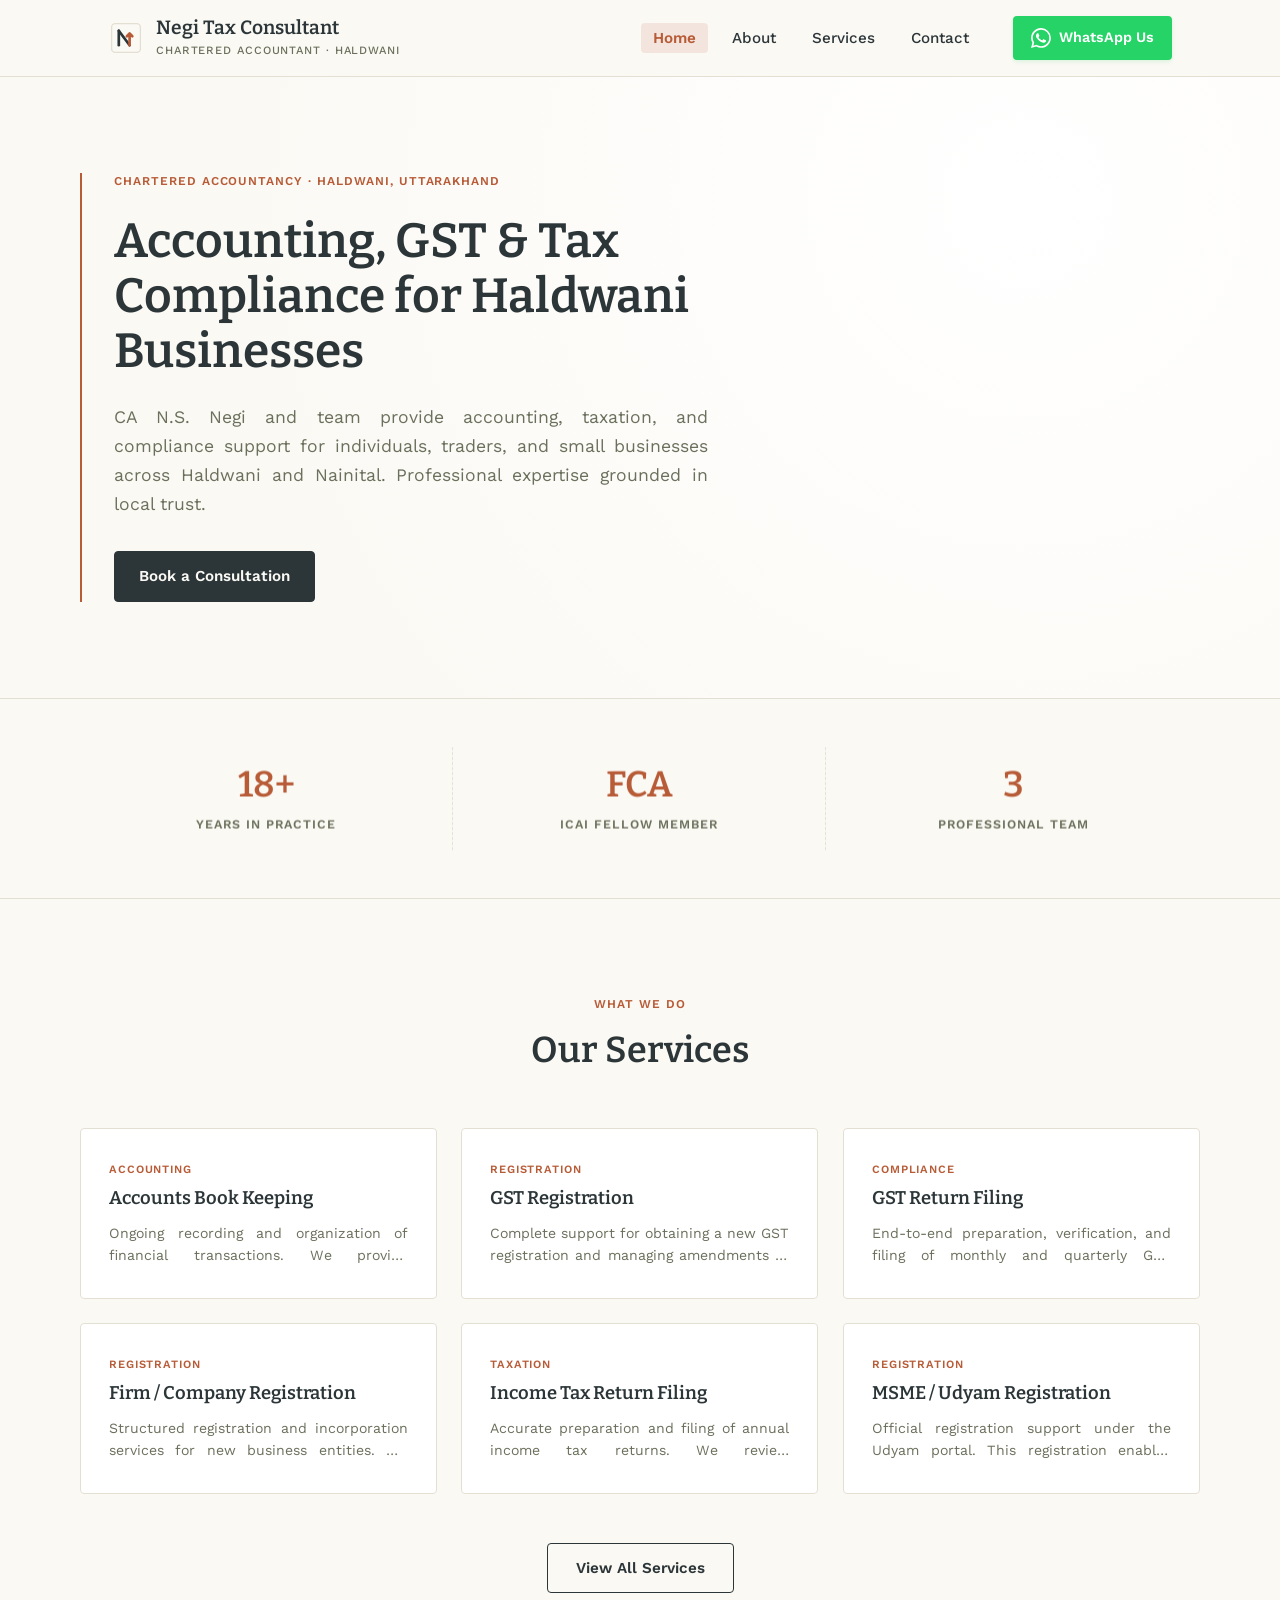
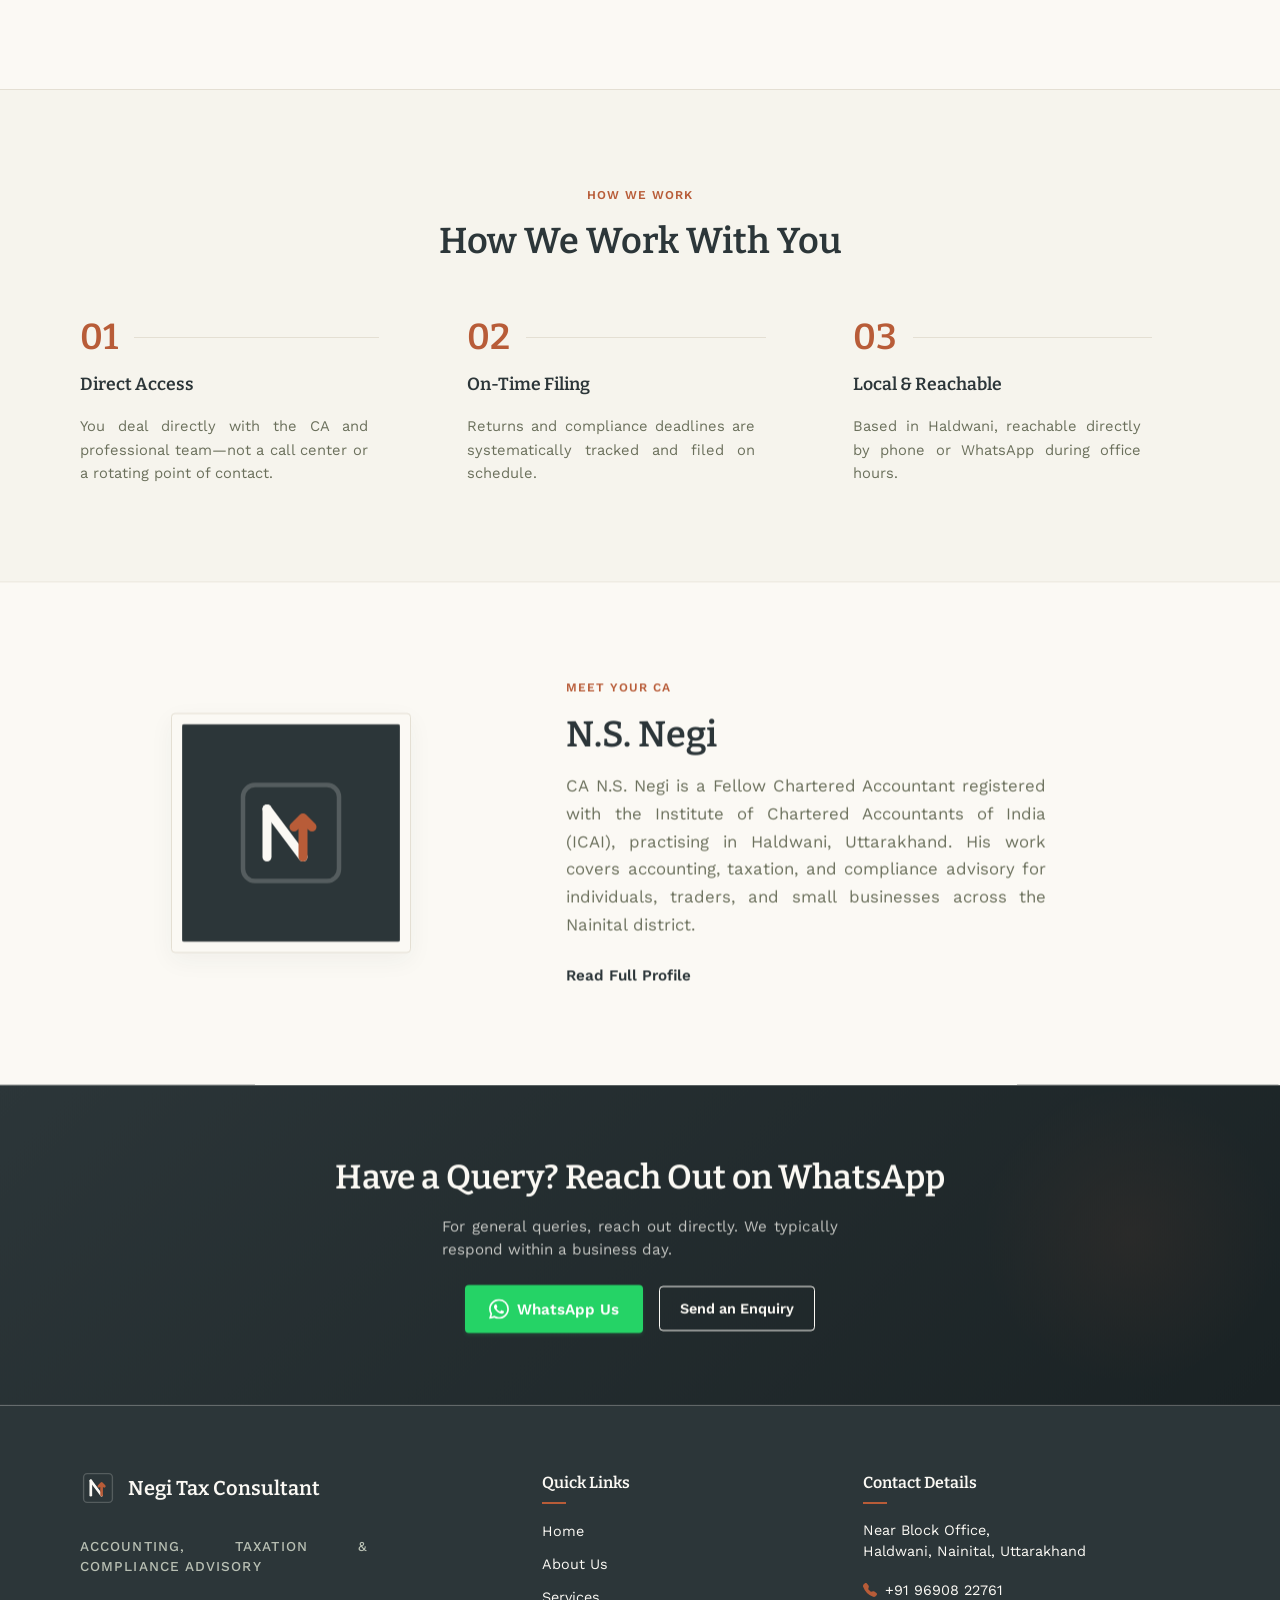
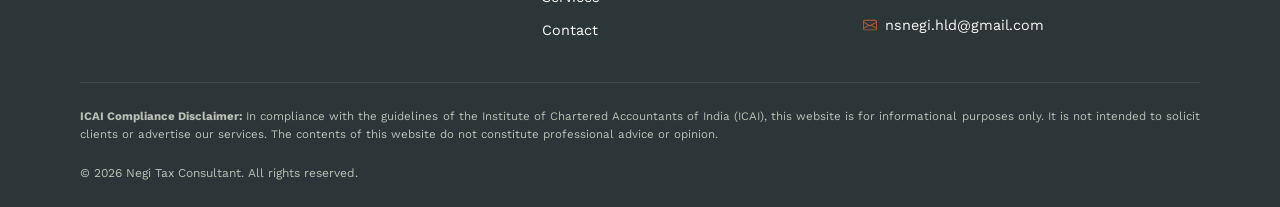
==== index.html @ 6f7b7d50 "updated code-2" ====
<!DOCTYPE html>
<html lang="en">
<head>
  <meta charset="UTF-8">
  <meta name="viewport" content="width=device-width, initial-scale=1.0">
  <title>Negi Tax Consultant | Chartered Accountant Haldwani</title>
  <meta name="description" content="Professional Chartered Accountancy services in Haldwani. Specializing in GST registration, ITR filing, audit, and tax consultation.">
  <link rel="icon" type="image/png" href="assets/logo/logo.png">
  <link rel="stylesheet" href="css/style.css">
  <link rel="stylesheet" href="css/home.css">
  <link rel="stylesheet" href="css/preloader.css?v=1.1">
</head>
<body class="preloader-active">
  <!-- Page Preloader -->
  <div id="preloader" aria-hidden="true">
    <div class="preloader-images">
      <img src="assets/Images/image1.jpg" alt="Loading">
      <img src="assets/Images/image2.jpg" alt="Loading">
      <img src="assets/Images/image3.jpg" alt="Loading">
      <img src="assets/Images/image4.jpg" alt="Loading">
      <img src="assets/Images/image5.jpg" alt="Loading">
      <img src="assets/Images/image6.jpg" alt="Loading">
      <img src="assets/Images/image7.jpg" alt="Loading">
    </div>
    <div id="rest-of-name">egi</div>
    <div id="brand-media">TAX CONSULTANT</div>
  </div>

  <div id="page-wrapper">
    <!-- Header Placeholder with no-JS fallback -->
    <div id="header-placeholder">
    <header class="fallback-header">
      <div class="nav-inner">
        <a href="index.html" class="brand">
          <svg class="brand-logo" xmlns="http://www.w3.org/2000/svg" viewBox="0 0 40 40" aria-hidden="true">
            <rect x="4" y="4" width="32" height="32" rx="4" fill="none" stroke="var(--color-border)" stroke-width="1.5"/>
            <path d="M12 28V12" stroke="var(--color-ink)" stroke-width="3" stroke-linecap="round"/>
            <path d="M12 12L24 28" stroke="var(--color-ink)" stroke-width="3" stroke-linecap="round"/>
            <path d="M24 28V15M24 15L21 18M24 15L27 18" stroke="var(--color-accent)" stroke-width="3" stroke-linecap="round" stroke-linejoin="round"/>
          </svg>
          <div class="brand-text">
            <span class="brand-name">Negi Tax Consultant</span>
            <span class="brand-tagline">Chartered Accountant &middot; Haldwani</span>
          </div>
        </a>
        <nav>
          <a href="contact.html">Contact Us</a>
        </nav>
      </div>
    </header>
  </div>

  <main>
    <!-- Hero Section -->
    <section class="hero">
      <div class="hero-inner">
        <div class="hero-content">
          <span class="hero-eyebrow">Chartered Accountancy &middot; Haldwani, Uttarakhand</span>
          <h1 class="hero-title">Accounting, GST &amp; Tax Compliance for Haldwani Businesses</h1>
          <p class="hero-lead">CA N.S. Negi and team provide accounting, taxation, and compliance support for individuals, traders, and small businesses across Haldwani and Nainital. Professional expertise grounded in local trust.</p>
          <div class="hero-ctas">
            <a href="contact.html" class="btn-primary hero-cta">
              Book a Consultation
            </a>
          </div>
        </div>
      </div>
    </section>

    <!-- Trust Strip Section -->
    <section class="trust-strip reveal-group">
      <h2 class="sr-only">Our Credentials and Stats</h2>
      <div class="trust-strip-inner">
        <div class="trust-grid">
          <div class="trust-item reveal-item">
            <!-- PLACEHOLDER: Confirm exact years in practice before production launch -->
            <span class="trust-value" id="trust-years-val">18+</span>
            <span class="trust-caption">Years in Practice</span>
          </div>
          <div class="trust-item reveal-item">
            <!-- PLACEHOLDER: Confirm FCA (Fellow) vs ACA (Associate) status before launch -->
            <span class="trust-value" id="trust-member-val">FCA</span>
            <span class="trust-caption">ICAI Fellow Member</span>
          </div>
          <div class="trust-item reveal-item">
            <span class="trust-value" id="trust-team-val">3</span>
            <span class="trust-caption">Professional Team</span>
          </div>
        </div>
      </div>
    </section>

    <!-- Services Preview Section -->
    <section class="services-preview reveal">
      <div class="services-preview-inner">
        <div class="section-head">
          <span class="section-eyebrow">What We Do</span>
          <h2 class="section-title">Our Services</h2>
        </div>
        
        <div class="services-grid reveal-group" id="services-preview-grid">
          <div class="service-card reveal-item">
            <span class="service-tag">Taxation</span>
            <h3 class="service-name">Income Tax Return Filing</h3>
            <p class="service-desc">Professional ITR filing for individuals, salaried employees, and traders.</p>
          </div>
          <div class="service-card reveal-item">
            <span class="service-tag">Registration</span>
            <h3 class="service-name">GST Registration</h3>
            <p class="service-desc">Complete support for obtaining new GSTIN registrations for businesses.</p>
          </div>
          <div class="service-card reveal-item">
            <span class="service-tag">Compliance</span>
            <h3 class="service-name">GST Return Filing</h3>
            <p class="service-desc">Regular monthly and quarterly compliance filings to prevent penalties.</p>
          </div>
          <div class="service-card reveal-item">
            <span class="service-tag">Accounting</span>
            <h3 class="service-name">Accounts Book Keeping</h3>
            <p class="service-desc">Systematic recording of financial transactions and ledger upkeep.</p>
          </div>
          <div class="service-card reveal-item">
            <span class="service-tag">Registration</span>
            <h3 class="service-name">Firm / Company Registration</h3>
            <p class="service-desc">Legal incorporation services for partnerships, OPCs, and private companies.</p>
          </div>
          <div class="service-card reveal-item">
            <span class="service-tag">Compliance</span>
            <h3 class="service-name">E-TDS Filing &amp; Loan Assistance</h3>
            <p class="service-desc">Quarterly TDS returns and project report preparation for bank loans.</p>
          </div>
        </div>

        <div class="services-cta-wrapper">
          <a href="services.html" class="btn-secondary services-cta">View All Services</a>
        </div>
      </div>
    </section>

    <!-- Why Choose Us Section (How We Work With You) -->
    <section class="why-choose-us reveal">
      <div class="why-inner">
        <div class="section-head">
          <span class="section-eyebrow">How We Work</span>
          <h2 class="section-title">How We Work With You</h2>
        </div>

        <div class="why-grid reveal-group">
          <div class="why-item reveal-item">
            <span class="why-number">01</span>
            <h3 class="why-item-title">Direct Access</h3>
            <p class="why-item-desc">You deal directly with the CA and professional team—not a call center or a rotating point of contact.</p>
          </div>
          <div class="why-item reveal-item">
            <span class="why-number">02</span>
            <h3 class="why-item-title">On-Time Filing</h3>
            <p class="why-item-desc">Returns and compliance deadlines are systematically tracked and filed on schedule.</p>
          </div>
          <div class="why-item reveal-item">
            <span class="why-number">03</span>
            <h3 class="why-item-title">Local &amp; Reachable</h3>
            <p class="why-item-desc">Based in Haldwani, reachable directly by phone or WhatsApp during office hours.</p>
          </div>
        </div>
      </div>
    </section>

    <!-- About Preview Section -->
    <section class="about-preview reveal">
      <div class="about-preview-inner">
        <!-- Visual Column (Avatar Initials Placeholder) -->
        <div class="about-preview-visual">
          <div class="avatar-placeholder" aria-label="N.S. Negi Avatar">
            <div class="avatar-inner-frame">
              <svg class="avatar-logo" xmlns="http://www.w3.org/2000/svg" viewBox="0 0 40 40" aria-hidden="true">
                <rect x="4" y="4" width="32" height="32" rx="4" fill="none" stroke="rgba(251, 249, 244, 0.2)" stroke-width="1.5"/>
                <path d="M12 28V12" stroke="var(--color-bg)" stroke-width="3" stroke-linecap="round"/>
                <path d="M12 12L24 28" stroke="var(--color-bg)" stroke-width="3" stroke-linecap="round"/>
                <path d="M24 28V15M24 15L21 18M24 15L27 18" stroke="var(--color-accent)" stroke-width="3" stroke-linecap="round" stroke-linejoin="round"/>
              </svg>
            </div>
          </div>
        </div>
        <!-- Content Column -->
        <div class="about-preview-content">
          <span class="about-eyebrow">Meet Your CA</span>
          <h2 class="about-name" id="about-preview-name">N. S. Negi</h2>
          <p class="about-bio" id="about-preview-bio">N. S. Negi is a Fellow Chartered Accountant (FCA) based in Haldwani, with extensive experience in accounting, taxation, and compliance. He provides dedicated financial guidance and compliance support for individuals and small businesses across Uttarakhand.</p>
          <a href="about.html" class="about-cta-link">Read Full Profile</a>
        </div>
      </div>
    </section>

    <!-- CTA Banner Section -->
    <section class="cta-banner reveal">
      <div class="cta-banner-inner">
        <h2 class="cta-banner-title">Have a Query? Reach Out on WhatsApp</h2>
        <p class="cta-banner-support">For general queries, reach out directly. We typically respond within a business day.</p>
        <div class="cta-banner-actions">
          <a href="https://wa.me/919690822761" class="btn-whatsapp cta-banner-whatsapp" target="_blank" rel="noopener">
            <svg xmlns="http://www.w3.org/2000/svg" width="20" height="20" fill="currentColor" viewBox="0 0 16 16" aria-hidden="true">
              <path d="M13.601 2.326A7.85 7.85 0 0 0 7.994 0C3.627 0 .068 3.558.064 7.926c0 1.399.366 2.76 1.057 3.965L0 16l4.204-1.102a7.9 7.9 0 0 0 3.79.965h.004c4.368 0 7.926-3.558 7.93-7.93A7.9 7.9 0 0 0 13.6 2.326zM7.994 14.521a6.6 6.6 0 0 1-3.356-.92l-.24-.144-2.494.654.666-2.433-.156-.251a6.56 6.56 0 0 1-1.007-3.505c0-3.626 2.957-6.584 6.591-6.584a6.56 6.56 0 0 1 4.66 1.931 6.56 6.56 0 0 1 1.928 4.66c-.004 3.639-2.961 6.592-6.592 6.592m3.615-4.934c-.197-.099-1.17-.578-1.353-.646-.182-.065-.315-.099-.445.099-.133.197-.513.646-.627.775-.114.133-.232.148-.43.05-.197-.1-.836-.308-1.592-.985-.59-.525-.985-1.175-1.103-1.372-.114-.198-.011-.304.088-.403.087-.088.197-.232.296-.346.1-.114.133-.198.198-.33.065-.134.034-.248-.015-.347-.05-.099-.445-1.076-.612-1.47-.16-.389-.323-.335-.445-.34-.114-.007-.247-.007-.38-.007a.73.73 0 0 0-.529.247c-.182.198-.691.677-.691 1.654s.71 1.916.81 2.049c.098.133 1.394 2.132 3.383 2.992.47.205.84.326 1.129.418.475.152.904.129 1.246.08.38-.058 1.171-.48 1.338-.943.164-.464.164-.86.114-.943-.049-.084-.182-.133-.38-.232"/>
            </svg>
            <span>WhatsApp Us</span>
          </a>
          <a href="contact.html" class="btn-secondary btn-outline-light cta-banner-enquiry">
            Send an Enquiry
          </a>
        </div>
      </div>
    </section>
  </main>

  <!-- Footer Placeholder with no-JS fallback -->
  <div id="footer-placeholder">
    <footer class="fallback-footer">
      <div class="footer-inner">
        <div class="footer-grid">
          <div class="footer-col footer-col-brand">
            <div class="footer-brand-title">
              <svg class="brand-logo" xmlns="http://www.w3.org/2000/svg" viewBox="0 0 40 40" aria-hidden="true">
                <rect x="4" y="4" width="32" height="32" rx="4" fill="none" stroke="rgba(251, 249, 244, 0.2)" stroke-width="1.5"/>
                <path d="M12 28V12" stroke="var(--color-bg)" stroke-width="3" stroke-linecap="round"/>
                <path d="M12 12L24 28" stroke="var(--color-bg)" stroke-width="3" stroke-linecap="round"/>
                <path d="M24 28V15M24 15L21 18M24 15L27 18" stroke="var(--color-accent)" stroke-width="3" stroke-linecap="round" stroke-linejoin="round"/>
              </svg>
              <span class="brand-name">Negi Tax Consultant</span>
            </div>
            <p class="brand-tagline">Accounting, Taxation &amp; Compliance Advisory</p>
          </div>
          <div class="footer-col footer-col-contact">
            <address class="footer-address">
              <a href="https://www.google.com/maps/search/?api=1&query=Near+Block+Office+Haldwani+Nainital+Uttarakhand" 
                 target="_blank" 
                 rel="noopener" 
                 class="footer-map-link"
                 title="Open Location in Google Maps">
                Near Block Office, Haldwani, Nainital, Uttarakhand
              </a><br>
              Phone: <a href="tel:+919690822761">+91 96908 22761</a><br>
              Email: <a href="mailto:nsnegi.hld@gmail.com">nsnegi.hld@gmail.com</a>
            </address>
          </div>
        </div>
        <hr class="footer-divider">
        <div class="footer-bottom">
          <div class="footer-disclaimer">
            <p><strong>ICAI Compliance Disclaimer:</strong> In compliance with the guidelines of the Institute of Chartered Accountants of India (ICAI), this website is for informational purposes only. It is not intended to solicit clients or advertise our services. The contents of this website do not constitute professional advice or opinion.</p>
          </div>
          <div class="footer-copyright">
            <p>&copy; <span class="dynamic-year">2026</span> Negi Tax Consultant. All rights reserved.</p>
          </div>
        </div>
      </div>
    </footer>
  </div>
  </div><!-- /#page-wrapper -->

  <!-- Runtime Component Injection & Behavior -->
  <script src="data/site-data.js"></script>
  <script src="js/gsap.min.js"></script>
  <script src="js/preloader.js?v=1.2"></script>
  <script src="js/components.js"></script>
  <script src="js/nav.js"></script>
  <script src="js/scroll-reveal.js"></script>
  <script src="js/home.js"></script>
</body>
</html>
---- css/style.css ----
@import url('https://fonts.googleapis.com/css2?family=Bitter:ital,wght@0,400;0,600;1,400&family=Work+Sans:wght@400;500;600;700&display=swap');

/* ==========================================================================
   Design System Tokens (CSS Variables)
   ========================================================================== */
:root {
  /* Colors */
  --color-ink: #2C3639;
  --color-bg: #FBF9F4;
  --color-accent: #B85C38;
  --color-secondary: #6B705C;
  --color-surface: #FFFFFF;
  --color-border: #E4DFD3;
  --color-success: #3E7C5C;
  --color-error: #B3261E;
  --color-whatsapp: #25D366;
  --color-whatsapp-hover: #1DA851;

  /* Fonts */
  --font-headings: 'Bitter', Georgia, serif;
  --font-body: 'Work Sans', system-ui, -apple-system, sans-serif;

  /* Layout */
  --max-width: 1120px;
  --header-height: 76px;
  --border-radius: 4px;
  --transition-speed: 0.25s;
}

/* ==========================================================================
   Base resets
   ========================================================================== */
*, *::before, *::after {
  box-sizing: border-box;
  margin: 0;
  padding: 0;
}

html {
  scroll-behavior: smooth;
}

body {
  font-family: var(--font-body);
  background-color: var(--color-bg);
  color: var(--color-ink);
  line-height: 1.6;
  -webkit-font-smoothing: antialiased;
  -moz-osx-font-smoothing: grayscale;
}

p {
  text-align: justify;
  text-justify: inter-word;
}

/* ==========================================================================
   Accessibility & General Utils
   ========================================================================== */
/* Interactive elements focus states */
a:focus-visible,
button:focus-visible,
input:focus-visible,
textarea:focus-visible,
select:focus-visible {
  outline: 2px solid var(--color-accent);
  outline-offset: 4px;
}

/* Screen reader only utility class */
.sr-only {
  position: absolute;
  width: 1px;
  height: 1px;
  padding: 0;
  margin: -1px;
  overflow: hidden;
  clip: rect(0, 0, 0, 0);
  white-space: nowrap;
  border: 0;
}

/* Respect user prefers-reduced-motion settings */
@media (prefers-reduced-motion: reduce) {
  html {
    scroll-behavior: auto;
  }
  *, *::before, *::after {
    animation-delay: -1ms !important;
    animation-duration: 1ms !important;
    animation-iteration-count: 1 !important;
    background-attachment: initial !important;
    scroll-behavior: auto !important;
    transition-duration: 0s !important;
    transition-delay: 0s !important;
  }
}

/* ==========================================================================
   Header Component Styles
   ========================================================================== */
#header-placeholder {
  position: sticky;
  top: 0;
  left: 0;
  right: 0;
  z-index: 1000;
}

header {
  background-color: rgba(251, 249, 244, 0.92); /* var(--color-bg) at 92% */
  backdrop-filter: blur(8px);
  -webkit-backdrop-filter: blur(8px);
  border-bottom: 1px solid var(--color-border);
  transition: background-color var(--transition-speed) ease, border-color var(--transition-speed) ease;
}

header.scrolled {
  box-shadow: 0 4px 12px rgba(44, 54, 57, 0.05);
}

.nav-inner {
  max-width: var(--max-width);
  margin: 0 auto;
  padding: 14px 28px;
  display: flex;
  justify-content: space-between;
  align-items: center;
  min-height: var(--header-height);
}

/* Brand Link */
.brand {
  text-decoration: none;
  display: flex;
  align-items: center;
  gap: 12px;
  color: var(--color-ink);
  outline-offset: 6px;
}

.brand-logo {
  width: 36px;
  height: 36px;
  flex-shrink: 0;
}

.brand-text {
  display: flex;
  flex-direction: column;
}

.brand-name {
  font-family: var(--font-headings);
  font-weight: 600;
  font-size: 1.2rem;
  line-height: 1.25;
}

.brand-tagline {
  font-family: var(--font-body);
  font-size: 0.7rem;
  text-transform: uppercase;
  letter-spacing: 0.08em;
  color: var(--color-secondary);
  margin-top: 2px;
  font-weight: 500;
}

/* Navigation Menu */
.nav-menu {
  display: flex;
  align-items: center;
  gap: 32px;
}

.nav-links {
  list-style: none;
  display: flex;
  gap: 12px;
}

.nav-link {
  text-decoration: none;
  font-size: 0.95rem;
  font-weight: 500;
  color: var(--color-ink);
  transition: color var(--transition-speed) ease, 
              background-color var(--transition-speed) ease, 
              opacity var(--transition-speed) ease;
  position: relative;
  padding: 6px 12px;
  border-radius: var(--border-radius);
}

.nav-link:hover {
  color: var(--color-accent);
  background-color: rgba(184, 92, 56, 0.06);
}

.nav-link.active {
  color: var(--color-accent);
  background-color: rgba(184, 92, 56, 0.12);
  font-weight: 600;
}

/* Sibling muting on hover (desktop only) */
@media (hover: hover) {
  .nav-links:hover .nav-link {
    opacity: 0.6;
  }
  .nav-links .nav-link:hover {
    opacity: 1;
  }
}

/* WhatsApp CTA Button */
.btn-whatsapp {
  display: inline-flex;
  align-items: center;
  gap: 8px;
  background-color: var(--color-whatsapp);
  color: #FFFFFF;
  text-decoration: none;
  font-weight: 600;
  font-size: 0.9rem;
  padding: 10px 18px;
  border-radius: var(--border-radius);
  box-shadow: 0 2px 4px rgba(37, 211, 102, 0.15);
  position: relative;
  overflow: hidden;
  animation: whatsapp-pulse 2s infinite;
  transition: background-color var(--transition-speed) ease, 
              transform var(--transition-speed) ease, 
              box-shadow var(--transition-speed) ease;
}

.btn-whatsapp svg {
  display: block;
  transition: transform 0.3s ease;
}

.btn-whatsapp::before {
  content: '';
  position: absolute;
  top: 0;
  left: -150%;
  width: 50%;
  height: 100%;
  background: linear-gradient(
    to right,
    rgba(255, 255, 255, 0) 0%,
    rgba(255, 255, 255, 0.3) 50%,
    rgba(255, 255, 255, 0) 100%
  );
  transform: skewX(-25deg);
  pointer-events: none;
  animation: whatsapp-shimmer 6s infinite;
}

.btn-whatsapp:hover {
  background-color: var(--color-whatsapp-hover);
  box-shadow: 0 4px 12px rgba(37, 211, 102, 0.35);
  animation: none; /* Stops the pulsing highlight on hover */
}

.btn-whatsapp:hover svg {
  transform: rotate(15deg) scale(1.1);
}

.btn-whatsapp:active {
  transform: translateY(1px);
}

/* Primary Button Styling */
.btn-primary {
  display: inline-flex;
  align-items: center;
  justify-content: center;
  background-color: var(--color-ink); /* dark ink background */
  color: var(--color-bg); /* cream text */
  border: 1px solid var(--color-ink);
  font-family: var(--font-body);
  font-weight: 600;
  font-size: 0.95rem;
  padding: 12px 24px;
  border-radius: var(--border-radius);
  text-decoration: none;
  transition: background-color var(--transition-speed) ease, 
              color var(--transition-speed) ease,
              transform 150ms ease,
              box-shadow var(--transition-speed) ease;
  cursor: pointer;
  box-sizing: border-box;
}

.btn-primary:hover {
  background-color: var(--color-accent); /* terracotta on hover */
  border-color: var(--color-accent);
  color: var(--color-bg);
  transform: translateY(-2px);
  box-shadow: 0 4px 12px rgba(184, 92, 56, 0.2);
}

.btn-primary:active {
  transform: translateY(1px);
}

/* Secondary / Outlined Button Styling */
.btn-secondary {
  display: inline-flex;
  align-items: center;
  justify-content: center;
  background-color: transparent;
  color: var(--color-ink);
  border: 1px solid var(--color-ink);
  font-family: var(--font-body);
  font-weight: 600;
  font-size: 0.9rem;
  padding: 10px 20px;
  border-radius: var(--border-radius);
  text-decoration: none;
  transition: background-color var(--transition-speed) ease, 
              color var(--transition-speed) ease,
              transform 0.1s ease;
  cursor: pointer;
  box-sizing: border-box;
}

.btn-secondary:hover {
  background-color: var(--color-ink);
  color: var(--color-bg);
}

.btn-secondary:active {
  transform: translateY(1px);
}


/* WhatsApp Animations */
@keyframes whatsapp-pulse {
  0% {
    box-shadow: 0 0 0 0 rgba(37, 211, 102, 0.4);
  }
  70% {
    box-shadow: 0 0 0 8px rgba(37, 211, 102, 0);
  }
  100% {
    box-shadow: 0 0 0 0 rgba(37, 211, 102, 0);
  }
}

@keyframes whatsapp-shimmer {
  0% {
    left: -150%;
  }
  30% {
    left: 150%;
  }
  100% {
    left: 150%;
  }
}

/* Burger Toggle Button */
.burger {
  display: none;
  background: none;
  border: 1px solid var(--color-border);
  border-radius: var(--border-radius);
  cursor: pointer;
  width: 44px;
  height: 44px;
  padding: 0;
  display: none; /* Reset by media query */
  flex-direction: column;
  gap: 5px;
  justify-content: center;
  align-items: center;
  transition: border-color var(--transition-speed) ease;
}

.burger:hover {
  border-color: var(--color-secondary);
}

.burger-line {
  display: block;
  width: 20px;
  height: 2px;
  background-color: var(--color-ink);
  transition: transform 0.4s cubic-bezier(0.68, -0.6, 0.32, 1.6), opacity 0.3s ease;
}

/* Fallback Header (no-JS support) */
.fallback-header {
  border-bottom: 1px solid var(--color-border);
  background-color: var(--color-bg);
}

.fallback-header .nav-inner {
  padding: 14px 28px;
}

.fallback-header a {
  text-decoration: none;
  color: var(--color-ink);
  font-weight: 500;
}

.fallback-header a:hover {
  color: var(--color-accent);
}

/* ==========================================================================
   Responsive Navigation (<900px)
   ========================================================================== */
@media (max-width: 900px) {
  .nav-inner {
    padding: 14px 20px;
  }

  .burger {
    display: flex;
  }

  .nav-menu {
    position: absolute;
    top: 100%;
    left: 0;
    width: 100%;
    background-color: var(--color-bg);
    border-bottom: 1px solid var(--color-border);
    flex-direction: column;
    align-items: stretch;
    padding: 24px 20px;
    box-sizing: border-box;
    gap: 24px;
    
    /* Animation: slide & fade out by default */
    transform: translateY(-8px);
    opacity: 0;
    pointer-events: none;
    transition: transform var(--transition-speed) ease, opacity var(--transition-speed) ease;
    box-shadow: 0 8px 16px rgba(44, 54, 57, 0.06);
  }

  .nav-menu.open {
    transform: translateY(0);
    opacity: 1;
    pointer-events: auto;
  }

  .nav-links {
    flex-direction: column;
    gap: 16px;
  }

  .nav-links li {
    transform: translateX(24px);
    opacity: 0;
    transition: transform 0.4s cubic-bezier(0.16, 1, 0.3, 1), opacity 0.4s ease;
  }

  .nav-menu.open .nav-links li {
    transform: translateX(0);
    opacity: 1;
  }

  /* Staggered entrance delays when opening the menu */
  .nav-menu.open .nav-links li:nth-child(1) { transition-delay: 0.08s; }
  .nav-menu.open .nav-links li:nth-child(2) { transition-delay: 0.14s; }
  .nav-menu.open .nav-links li:nth-child(3) { transition-delay: 0.20s; }
  .nav-menu.open .nav-links li:nth-child(4) { transition-delay: 0.26s; }

  .nav-link {
    font-size: 1.05rem;
    padding: 8px 0;
    display: block;
    border-bottom: 1px solid rgba(228, 223, 211, 0.4);
    border-radius: 0;
  }

  /* Active Indicator on Mobile */
  .nav-link.active {
    color: var(--color-accent);
    font-weight: 600;
    background-color: transparent;
    border-left: 3px solid var(--color-accent);
    border-bottom: 1px solid rgba(228, 223, 211, 0.4);
    padding-left: 12px;
  }

  /* WhatsApp CTA Mobile Entry animation */
  .nav-menu .nav-cta {
    transform: translateX(24px);
    opacity: 0;
    transition: transform 0.4s cubic-bezier(0.16, 1, 0.3, 1), opacity 0.4s ease, background-color var(--transition-speed) ease;
  }

  .nav-menu.open .nav-cta {
    transform: translateX(0);
    opacity: 1;
    transition-delay: 0.32s;
  }

  .nav-menu .btn-whatsapp {
    justify-content: center;
    width: 100%;
    font-size: 1rem;
    padding: 12px 18px;
  }

  /* Hamburger transform to X symbol when menu is open */
  .burger.open .burger-line:nth-child(1) {
    transform: translateY(7px) rotate(45deg);
  }

  .burger.open .burger-line:nth-child(2) {
    opacity: 0;
  }

  .burger.open .burger-line:nth-child(3) {
    transform: translateY(-7px) rotate(-45deg);
  }
}

/* ==========================================================================
   Footer Component Styles
   ========================================================================== */
.site-footer,
.fallback-footer {
  background-color: var(--color-ink); /* #2C3639 */
  color: var(--color-bg); /* #FBF9F4 */
  padding: 64px 28px 24px 28px;
  font-family: var(--font-body);
}

.site-footer a,
.fallback-footer a {
  color: var(--color-bg);
  text-decoration: none;
  transition: color var(--transition-speed) ease;
}

.site-footer a:hover,
.fallback-footer a:hover {
  color: var(--color-accent);
}

.footer-inner {
  max-width: var(--max-width);
  margin: 0 auto;
  display: flex;
  flex-direction: column;
}

.footer-grid {
  display: grid;
  grid-template-columns: 1.5fr 1fr 1.2fr;
  gap: 40px;
  margin-bottom: 40px;
}

.footer-col {
  display: flex;
  flex-direction: column;
  gap: 16px;
}

.footer-brand-title {
  display: flex;
  align-items: center;
  gap: 12px;
  color: var(--color-bg); /* cream text in dark footer */
  margin-bottom: 12px;
}

.footer-col-brand .brand-name {
  font-family: var(--font-headings);
  font-weight: 600;
  font-size: 1.25rem;
  line-height: 1.2;
}

.footer-col-brand .brand-tagline {
  font-size: 0.85rem;
  color: #B9C0B4; /* muted warm grey */
  line-height: 1.5;
  max-width: 32ch;
}

.footer-col-title {
  font-family: var(--font-headings);
  font-weight: 600;
  font-size: 1rem;
  color: var(--color-bg);
  position: relative;
  padding-bottom: 8px;
}

.footer-col-title::after {
  content: '';
  position: absolute;
  left: 0;
  bottom: 0;
  width: 24px;
  height: 2px;
  background-color: var(--color-accent);
}

.footer-nav {
  display: flex;
  flex-direction: column;
  gap: 10px;
  font-size: 0.9rem;
}

.footer-address {
  font-style: normal;
  font-size: 0.9rem;
  color: #B9C0B4;
  line-height: 1.5;
}

.footer-address .address-line {
  display: block;
}

.footer-map-link {
  text-decoration: none;
  color: inherit;
  transition: color var(--transition-speed) ease;
}

.footer-map-link:hover {
  color: var(--color-accent);
}

.footer-contact-info {
  display: flex;
  flex-direction: column;
  gap: 12px;
}

.contact-link {
  display: flex;
  align-items: center;
  gap: 8px;
  font-size: 0.9rem;
}

.contact-link svg {
  color: var(--color-accent);
}

.footer-divider {
  border: 0;
  border-top: 1px solid rgba(251, 249, 244, 0.1);
  margin: 0 0 24px 0;
}

.footer-bottom {
  display: flex;
  flex-direction: column;
  gap: 20px;
}

.footer-disclaimer {
  font-size: 0.72rem;
  color: #B9C0B4;
  line-height: 1.6;
}

.footer-copyright {
  font-size: 0.75rem;
  color: #B9C0B4;
}

/* Fallback Footer Styling (simplified view) */
.fallback-footer {
  text-align: left;
}

/* Responsive Adaptations */
@media (max-width: 900px) {
  .site-footer,
  .fallback-footer {
    padding: 48px 20px 20px 20px;
  }

  .footer-grid {
    grid-template-columns: 1fr 1fr;
    gap: 32px;
  }
}

@media (max-width: 600px) {
  .footer-grid {
    grid-template-columns: 1fr;
    gap: 28px;
  }

  .footer-divider {
    margin-bottom: 20px;
  }
}

/* ==========================================================================
   Motion Design & Animations Spec
   ========================================================================== */

/* Scroll Reveal base styles (only if JS is enabled) */
.js-enabled .reveal {
  opacity: 0;
  transform: translateY(16px);
  transition: opacity 0.6s cubic-bezier(0.16, 1, 0.3, 1),
              transform 0.6s cubic-bezier(0.16, 1, 0.3, 1);
  will-change: opacity, transform;
}

.js-enabled .reveal.revealed {
  opacity: 1;
  transform: translateY(0);
}

/* Staggered lists / group reveal items */
.js-enabled .reveal-group .reveal-item {
  opacity: 0;
  transform: translateY(16px);
  transition: opacity 0.6s cubic-bezier(0.16, 1, 0.3, 1),
              transform 0.6s cubic-bezier(0.16, 1, 0.3, 1);
  will-change: opacity, transform;
}

.js-enabled .reveal-group .reveal-item.revealed {
  opacity: 1;
  transform: translateY(0);
}

/* Buttons / CTAs hover states (Slight lift) */
.btn-whatsapp,
.btn-primary,
.btn-secondary,
.hero-cta {
  transition: background-color var(--transition-speed) ease, 
              transform 150ms ease, 
              box-shadow var(--transition-speed) ease;
}

.btn-whatsapp:hover,
.btn-primary:hover,
.btn-secondary:hover,
.hero-cta:hover {
  transform: translateY(-2px);
}

.btn-whatsapp:active,
.btn-primary:active,
.btn-secondary:active,
.hero-cta:active {
  transform: translateY(1px);
}


/* ==========================================================================
   Prefers-Reduced-Motion Accessibility Trigger (Mandatory)
   ========================================================================== */
@media (prefers-reduced-motion: reduce) {
  .js-enabled .reveal,
  .js-enabled .reveal-group .reveal-item {
    opacity: 1 !important;
    transform: none !important;
    transition: none !important;
  }
  
  * {
    animation-delay: -1ms !important;
    animation-duration: 0.01ms !important;
    animation-iteration-count: 1 !important;
    background-attachment: initial !important;
    scroll-behavior: auto !important;
    transition-delay: 0s !important;
    transition-duration: 0.01ms !important;
  }
}

/* ==========================================================================
   Back to Top Button Styling
   ========================================================================== */
.back-to-top {
  position: fixed;
  bottom: 28px;
  right: 28px;
  width: 44px;
  height: 44px;
  border-radius: 50%;
  background-color: var(--color-ink);
  color: var(--color-bg);
  border: 1px solid rgba(228, 223, 211, 0.15);
  display: flex;
  justify-content: center;
  align-items: center;
  cursor: pointer;
  opacity: 0;
  visibility: hidden;
  transform: scale(0.8) translateY(8px);
  transition: opacity 0.3s ease, 
              visibility 0.3s ease, 
              transform 0.3s cubic-bezier(0.16, 1, 0.3, 1),
              background-color 0.2s ease,
              color 0.2s ease;
  z-index: 999;
  box-shadow: 0 4px 12px rgba(44, 54, 57, 0.15);
}

.back-to-top svg {
  display: block;
  width: 18px;
  height: 18px;
  transition: transform var(--transition-speed) ease;
}

.back-to-top.visible {
  opacity: 1;
  visibility: visible;
  transform: scale(1) translateY(0);
}

.back-to-top:hover {
  background-color: var(--color-accent);
  color: var(--color-bg);
  transform: scale(1.05) translateY(-2px);
  box-shadow: 0 6px 16px rgba(184, 92, 56, 0.25);
}

.back-to-top:hover svg {
  transform: translateY(-2px);
}

.back-to-top:active {
  transform: scale(0.95) translateY(0);
}

/* Adjust position for mobile viewports */
@media (max-width: 600px) {
  .back-to-top {
    bottom: 20px;
    right: 20px;
    width: 40px;
    height: 40px;
  }
}

/* ==========================================================================
   Shared Component: CTA Banner
   ========================================================================== */
.cta-banner {
  background: linear-gradient(135deg, #2C3639 0%, #1A2224 100%);
  position: relative;
  overflow: hidden;
  padding: 72px 28px;
  display: flex;
  justify-content: center;
  align-items: center;
  border-bottom: 1px solid rgba(228, 223, 211, 0.15); /* subtle transition divider before footer */
}

/* Subtle accent glow */
.cta-banner::after {
  content: '';
  position: absolute;
  top: 0;
  right: 0;
  width: 300px;
  height: 300px;
  background: radial-gradient(circle, rgba(184, 92, 56, 0.08) 0%, transparent 70%);
  pointer-events: none;
}

.cta-banner-inner {
  max-width: var(--max-width);
  width: 100%;
  margin: 0 auto;
  display: flex;
  flex-direction: column;
  align-items: center;
  text-align: center;
  gap: 16px;
}

.cta-banner-title {
  font-family: var(--font-headings);
  font-weight: 600;
  font-size: clamp(1.5rem, 3.2vw, 2.1rem);
  color: var(--color-bg); /* cream heading text */
  line-height: 1.25;
}

.cta-banner-support {
  font-family: var(--font-body);
  font-size: 0.95rem;
  color: rgba(251, 249, 244, 0.75); /* muted cream text */
  line-height: 1.5;
  max-width: 44ch;
  margin-bottom: 8px;
}

.cta-banner-actions {
  display: flex;
  justify-content: center;
  align-items: center;
  gap: 16px;
  width: 100%;
}

/* WhatsApp button specific tweaks inside CTA banner */
.cta-banner-whatsapp {
  padding: 12px 24px;
  font-size: 0.95rem;
}

/* Light Inverted Outlined Button */
.btn-outline-light {
  border: 1px solid var(--color-bg);
  color: var(--color-bg);
  background-color: transparent;
}

.btn-outline-light:hover {
  background-color: var(--color-bg);
  color: var(--color-ink);
}

.btn-outline-light:active {
  transform: translateY(1px);
}

/* ── Responsive overrides for shared CTA banner ── */
@media (max-width: 900px) {
  .cta-banner {
    padding: 64px 20px;
  }
}

@media (max-width: 600px) {
  .cta-banner {
    padding: 48px 20px;
  }

  .cta-banner-inner {
    gap: 12px;
  }

  .cta-banner-actions {
    flex-direction: column;
    align-items: stretch;
    gap: 12px;
  }

  .cta-banner-actions a {
    width: 100%;
    text-align: center;
    justify-content: center;
  }
}

/* ==========================================================================
   Shared Component: Page Header (reusable across subpages)
   ========================================================================== */
.page-header {
  background: var(--color-bg);                    /* Same as body — no heavy banner */
  padding: 64px 0;
  border-bottom: 1px solid var(--color-border);   /* Clean seam into section below */
  overflow: hidden;                               /* Prevent any child overflow */
}

.page-header-inner {
  max-width: var(--max-width);
  margin: 0 auto;
  padding: 0 24px;
  box-sizing: border-box;
  width: 100%;
}

/* Eyebrow — matches hero + services-preview eyebrow treatment */
.page-header-eyebrow {
  display: block;
  font-family: var(--font-body);          /* Work Sans */
  font-size: 0.75rem;
  font-weight: 600;
  text-transform: uppercase;
  letter-spacing: 0.08em;
  color: var(--color-accent);             /* Terracotta */
  margin-bottom: 10px;
}

/* H1 — deliberately smaller than landing-page Hero H1 (wayfinding, not marketing) */
.page-header-title {
  font-family: var(--font-headings);      /* Bitter */
  font-size: clamp(2rem, 3.5vw, 2.75rem);
  font-weight: 700;
  color: var(--color-ink);
  line-height: 1.2;
  margin-bottom: 16px;
}

/* Lead summary line */
.page-header-lead {
  font-family: var(--font-body);          /* Work Sans */
  font-size: 1rem;
  color: var(--color-secondary);
  max-width: 55ch;                        /* ~55 chars per line for readability */
  line-height: 1.65;
  text-align: justify;
  text-justify: inter-word;
}

/* ── Responsive: tablet ── */
@media (max-width: 768px) {
  .page-header {
    padding: 48px 0;
  }
}

/* ── Responsive: mobile ── */
@media (max-width: 480px) {
  .page-header {
    padding: 36px 0;
  }

  .page-header-inner {
    padding: 0 16px;
  }
}
---- css/home.css ----
/* ==========================================================================
   Hero Section Styling
   ========================================================================== */
.hero {
  background-color: var(--color-bg);
  background: radial-gradient(circle at 80% 20%, #FFFFFF 0%, var(--color-bg) 70%);
  padding: 96px 28px;
  display: flex;
  justify-content: center;
  align-items: center;
}

.hero-inner {
  max-width: var(--max-width);
  width: 100%;
  margin: 0 auto;
  display: flex;
  flex-direction: column;
  align-items: flex-start;
}

.hero-content {
  max-width: 760px; /* limits width for clean text readability */
  display: flex;
  flex-direction: column;
  align-items: flex-start;
  gap: 24px;
  border-left: 2px solid var(--color-accent);
  padding-left: 32px;
}

.hero-eyebrow {
  font-family: var(--font-body);
  font-size: 0.75rem;
  font-weight: 600;
  text-transform: uppercase;
  letter-spacing: 0.08em;
  color: var(--color-accent);
  line-height: 1.4;
}

.hero-title {
  font-family: var(--font-headings);
  font-weight: 600;
  font-size: clamp(2rem, 5.5vw, 3rem);
  line-height: 1.15;
  color: var(--color-ink);
}

.hero-lead {
  font-family: var(--font-body);
  font-size: 1.1rem;
  color: var(--color-secondary);
  line-height: 1.65;
  max-width: 54ch; /* optimal character width for readable paragraphs */
}

.hero-ctas {
  display: flex;
  flex-wrap: wrap;
  gap: 16px;
  margin-top: 8px;
  width: 100%;
}



/* ==========================================================================
   Trust Strip Styling
   ========================================================================== */
.trust-strip {
  background-color: var(--color-bg);
  border-top: 1px solid var(--color-border);
  border-bottom: 1px solid var(--color-border);
  padding: 48px 28px;
  display: flex;
  justify-content: center;
  align-items: center;
}

.trust-strip-inner {
  max-width: var(--max-width);
  width: 100%;
  margin: 0 auto;
}

.trust-grid {
  display: grid;
  grid-template-columns: repeat(3, 1fr);
  width: 100%;
}

.trust-item {
  display: flex;
  flex-direction: column;
  align-items: center;
  justify-content: center;
  text-align: center;
  padding: 16px 24px;
}

/* Thin ledger lines separating statistics */
.trust-item:not(:last-child) {
  border-right: 1px dashed var(--color-border);
}

.trust-value {
  font-family: var(--font-headings);
  font-weight: 600;
  font-size: clamp(1.75rem, 3.5vw, 2.25rem);
  color: var(--color-accent);
  line-height: 1.2;
  margin-bottom: 8px;
}

.trust-caption {
  font-family: var(--font-body);
  font-size: 0.78rem;
  font-weight: 600;
  text-transform: uppercase;
  letter-spacing: 0.08em;
  color: var(--color-secondary);
}

/* ==========================================================================
   Services Preview Section Styling
   ========================================================================== */
.services-preview {
  background-color: var(--color-bg);
  padding: 96px 28px;
  display: flex;
  justify-content: center;
  align-items: center;
}

.services-preview-inner {
  max-width: var(--max-width);
  width: 100%;
  margin: 0 auto;
  display: flex;
  flex-direction: column;
  gap: 48px;
}

.section-head {
  display: flex;
  flex-direction: column;
  align-items: center;
  text-align: center;
  gap: 8px;
}

.section-eyebrow {
  font-family: var(--font-body);
  font-size: 0.75rem;
  font-weight: 600;
  text-transform: uppercase;
  letter-spacing: 0.08em;
  color: var(--color-accent);
}

.section-title {
  font-family: var(--font-headings);
  font-weight: 600;
  font-size: clamp(1.75rem, 3.5vw, 2.25rem);
  color: var(--color-ink);
}

.services-grid {
  display: grid;
  grid-template-columns: repeat(3, 1fr);
  gap: 24px;
  width: 100%;
}

.service-card {
  background-color: var(--color-surface); /* white card background */
  border: 1px solid var(--color-border);
  border-radius: var(--border-radius); /* 4px */
  padding: 32px 28px;
  display: flex;
  flex-direction: column;
  gap: 12px;
  position: relative;
  overflow: hidden;
  transition: transform 0.25s cubic-bezier(0.16, 1, 0.3, 1), 
              box-shadow 0.25s cubic-bezier(0.16, 1, 0.3, 1),
              border-color 0.25s ease,
              background-color 0.25s ease;
}

/* Terracotta bottom sweep micro-interaction */
.service-card::before {
  content: '';
  position: absolute;
  bottom: 0;
  left: 0;
  width: 0;
  height: 3px;
  background-color: var(--color-accent);
  transition: width 0.3s cubic-bezier(0.16, 1, 0.3, 1);
}

.service-card:hover::before {
  width: 100%;
}

/* Subtle card lift & warm bg shift on hover */
.service-card:hover {
  transform: translateY(-4px);
  border-color: var(--color-accent);
  background-color: rgba(251, 249, 244, 0.4);
  box-shadow: 0 12px 28px rgba(44, 54, 57, 0.05);
}

.service-tag {
  font-family: var(--font-body);
  font-size: 0.7rem;
  font-weight: 600;
  text-transform: uppercase;
  letter-spacing: 0.08em;
  color: var(--color-accent);
  margin-bottom: -4px;
}

.service-name {
  font-family: var(--font-headings);
  font-weight: 600;
  font-size: 1.15rem;
  color: var(--color-ink);
  line-height: 1.3;
}

.service-desc {
  font-family: var(--font-body);
  font-size: 0.88rem;
  color: var(--color-secondary);
  line-height: 1.55;
  /* Limit description to 2 lines to keep cards visually balanced */
  display: -webkit-box;
  -webkit-line-clamp: 2;
  line-clamp: 2;
  -webkit-box-orient: vertical;
  overflow: hidden;
}

.services-cta-wrapper {
  display: flex;
  justify-content: center;
  width: 100%;
}

.services-cta {
  padding: 12px 28px;
  font-size: 0.95rem;
}

/* ==========================================================================
   Why Choose Us (How We Work With You) Styling
   ========================================================================== */
.why-choose-us {
  background-color: #F6F4ED; /* richer warm off-white for visual section pacing */
  border-top: 1px solid var(--color-border);
  padding: 96px 28px;
  display: flex;
  justify-content: center;
  align-items: center;
}

.why-inner {
  max-width: var(--max-width);
  width: 100%;
  margin: 0 auto;
  display: flex;
  flex-direction: column;
  gap: 48px;
}

.why-grid {
  display: grid;
  grid-template-columns: repeat(3, 1fr);
  gap: 40px; /* generous gap for unhurried feel */
  width: 100%;
}

.why-item {
  display: flex;
  flex-direction: column;
  align-items: flex-start;
  gap: 16px;
  text-align: left;
}

.why-number {
  font-family: var(--font-headings);
  font-weight: 600;
  font-size: 2.25rem;
  color: var(--color-accent);
  line-height: 1;
  display: flex;
  align-items: center;
  gap: 16px;
  width: 100%;
}

.why-number::after {
  content: '';
  flex-grow: 1;
  height: 1px;
  background-color: var(--color-border);
  margin-right: 48px;
}

.why-item-title {
  font-family: var(--font-headings);
  font-weight: 600;
  font-size: 1.1rem;
  color: var(--color-ink);
}

.why-item-desc {
  font-family: var(--font-body);
  font-size: 0.92rem;
  color: var(--color-secondary);
  line-height: 1.6;
  max-width: 32ch; /* optimal readability width */
}

/* ==========================================================================
   About Preview Section Styling
   ========================================================================== */
.about-preview {
  background-color: var(--color-bg);
  border-top: 1px solid var(--color-border);
  padding: 96px 28px;
  display: flex;
  justify-content: center;
  align-items: center;
}

.about-preview-inner {
  max-width: var(--max-width);
  width: 100%;
  margin: 0 auto;
  display: grid;
  grid-template-columns: 4fr 6fr; /* 40/60 split */
  gap: 64px;
  align-items: center;
}

.about-preview-visual {
  display: flex;
  justify-content: center;
  align-items: center;
}

/* Initials Avatar Placeholder Box (Double Framed Matted Look) */
.avatar-placeholder {
  width: 240px;
  height: 240px;
  background-color: var(--color-bg); /* cream outer mat border */
  border-radius: var(--border-radius); /* 4px minimal radius */
  padding: 10px;
  border: 1px solid var(--color-border);
  box-shadow: 0 8px 24px rgba(44, 54, 57, 0.05);
}

.avatar-inner-frame {
  width: 100%;
  height: 100%;
  background-color: var(--color-ink); /* solid ink background */
  border-radius: 2px;
  display: flex;
  justify-content: center;
  align-items: center;
  border: 1px solid rgba(228, 223, 211, 0.15); /* inner gold-beige border */
}

.avatar-logo {
  width: 120px;
  height: 120px;
}

.about-preview-content {
  display: flex;
  flex-direction: column;
  align-items: flex-start;
  gap: 16px;
}

.about-eyebrow {
  font-family: var(--font-body);
  font-size: 0.75rem;
  font-weight: 600;
  text-transform: uppercase;
  letter-spacing: 0.08em;
  color: var(--color-accent);
}

.about-name {
  font-family: var(--font-headings);
  font-weight: 600;
  font-size: clamp(1.75rem, 3.5vw, 2.25rem);
  color: var(--color-ink);
  line-height: 1.2;
}

.about-bio {
  font-family: var(--font-body);
  font-size: 1.05rem;
  color: var(--color-secondary);
  line-height: 1.65;
  max-width: 48ch; /* optimal text readability width */
}

/* Understated Text Link with Underline-Grow Hover Effect */
.about-cta-link {
  font-family: var(--font-body);
  font-weight: 600;
  font-size: 0.95rem;
  color: var(--color-ink);
  text-decoration: none;
  position: relative;
  padding-bottom: 2px;
  margin-top: 8px;
  transition: color var(--transition-speed) ease;
}

.about-cta-link::after {
  content: '';
  position: absolute;
  left: 0;
  bottom: 0;
  width: 0;
  height: 1px;
  background-color: var(--color-accent);
  transition: width 200ms ease;
}

.about-cta-link:hover {
  color: var(--color-accent);
}

.about-cta-link:hover::after {
  width: 100%;
}



/* ==========================================================================
   Responsive Adaptations
   ========================================================================== */
@media (max-width: 900px) {
  .hero {
    padding: 72px 20px;
  }

  .trust-strip {
    padding: 40px 20px;
  }

  .services-preview {
    padding: 72px 20px;
  }

  .services-grid {
    grid-template-columns: repeat(2, 1fr);
    gap: 20px;
  }

  .why-choose-us {
    padding: 72px 20px;
  }

  .why-grid {
    gap: 32px;
  }

  .about-preview {
    padding: 72px 20px;
  }

  .about-preview-inner {
    gap: 40px;
  }

  .avatar-placeholder {
    width: 200px;
    height: 200px;
  }

  .avatar-logo {
    width: 90px;
    height: 90px;
  }
}

@media (max-width: 600px) {
  .hero {
    padding: 56px 20px;
  }

  .hero-content {
    gap: 18px;
  }

  .hero-ctas {
    flex-direction: column;
    align-items: stretch;
    gap: 12px;
  }

  .hero-ctas .hero-cta {
    width: 100%;
    text-align: center;
    justify-content: center;
  }

  .trust-strip {
    padding: 32px 20px;
  }

  .trust-grid {
    grid-template-columns: 1fr;
    gap: 16px;
  }

  .trust-item {
    padding: 12px 0;
  }

  /* Transition vertical borders to horizontal bottom dividers on stacked layout */
  .trust-item:not(:last-child) {
    border-right: none;
    border-bottom: 1px solid var(--color-border);
  }

  .services-preview {
    padding: 56px 20px;
  }

  .services-grid {
    grid-template-columns: 1fr;
    gap: 16px;
  }

  .service-card {
    padding: 24px;
  }

  .why-choose-us {
    padding: 56px 20px;
  }

  .why-grid {
    grid-template-columns: 1fr;
    gap: 28px;
  }

  .why-item {
    align-items: center;
    text-align: center;
  }

  .why-number::after {
    display: none;
  }

  .why-item-desc {
    max-width: 100%;
  }

  .about-preview {
    padding: 56px 20px;
  }

  .about-preview-inner {
    grid-template-columns: 1fr; /* stack vertically */
    gap: 32px;
    text-align: center;
  }

  /* Reverse ordering to stack visual/avatar above content on mobile */
  .about-preview-visual {
    order: 1;
  }

  .about-preview-content {
    order: 2;
    align-items: center;
  }

  .about-bio {
    max-width: 100%;
  }
}
---- css/preloader.css ----
/* ==========================================================================
   Brand Preloader Stylesheet
   PRD: PRD-interaction-animation.md
   ========================================================================== */

/* Prevent scroll while preloader is active, unless bypassed */
body.preloader-active {
  overflow-y: hidden;
}

#preloader {
  position: fixed;
  top: 0;
  left: 0;
  width: 100vw;
  height: 100vh;
  background-color: var(--color-bg); /* #FBF9F4 warm cream background */
  z-index: 99999; /* Float above everything including modal overlays */
  display: flex;
  justify-content: center;
  align-items: center;
  pointer-events: auto;
}

.preloader-images {
  position: absolute;
  top: calc(50vh - 50vmax);
  left: calc(50vw - 50vmax);
  width: 100vmax;
  height: 100vmax;
  background-color: var(--color-ink); /* Logo is drawn in ink color */
}

.preloader-images img {
  position: absolute;
  top: 0;
  left: 0;
  width: 100%;
  height: 100%;
  object-fit: cover;
  opacity: 0; /* Animated sequentially via GSAP */
}

#rest-of-name {
  position: absolute;
  top: 50%;
  left: 65vw; /* Position text right of the N */
  transform: translateY(-50%);
  font-family: var(--font-headings);
  font-weight: 600;
  letter-spacing: -0.02em;
  color: var(--color-ink);
  opacity: 0;
  pointer-events: none;
  white-space: nowrap;
}

#brand-media {
  position: absolute;
  top: 62%; /* Sits below the main brand word */
  left: 50%;
  transform: translateX(-50%);
  font-family: var(--font-body);
  font-weight: 500;
  letter-spacing: 0.5em; /* Elegant spacing */
  color: var(--color-secondary);
  text-transform: uppercase;
  opacity: 0;
  pointer-events: none;
  white-space: nowrap;
}

/* Page wrapper - hidden while loading to prevent flash of unstyled content */
#page-wrapper {
  opacity: 0;
  visibility: hidden;
  transition: opacity 0.5s ease, visibility 0.5s ease;
}

#page-wrapper.page-ready {
  opacity: 1;
  visibility: visible;
}

/* ==========================================================================
   ♿ Accessibility: Prefers Reduced Motion
   ========================================================================== */
@media (prefers-reduced-motion: reduce) {
  #preloader {
    display: none !important;
  }
  #page-wrapper {
    opacity: 1 !important;
    visibility: visible !important;
    transition: none !important;
  }
  body.preloader-active {
    overflow-y: auto !important;
  }
}
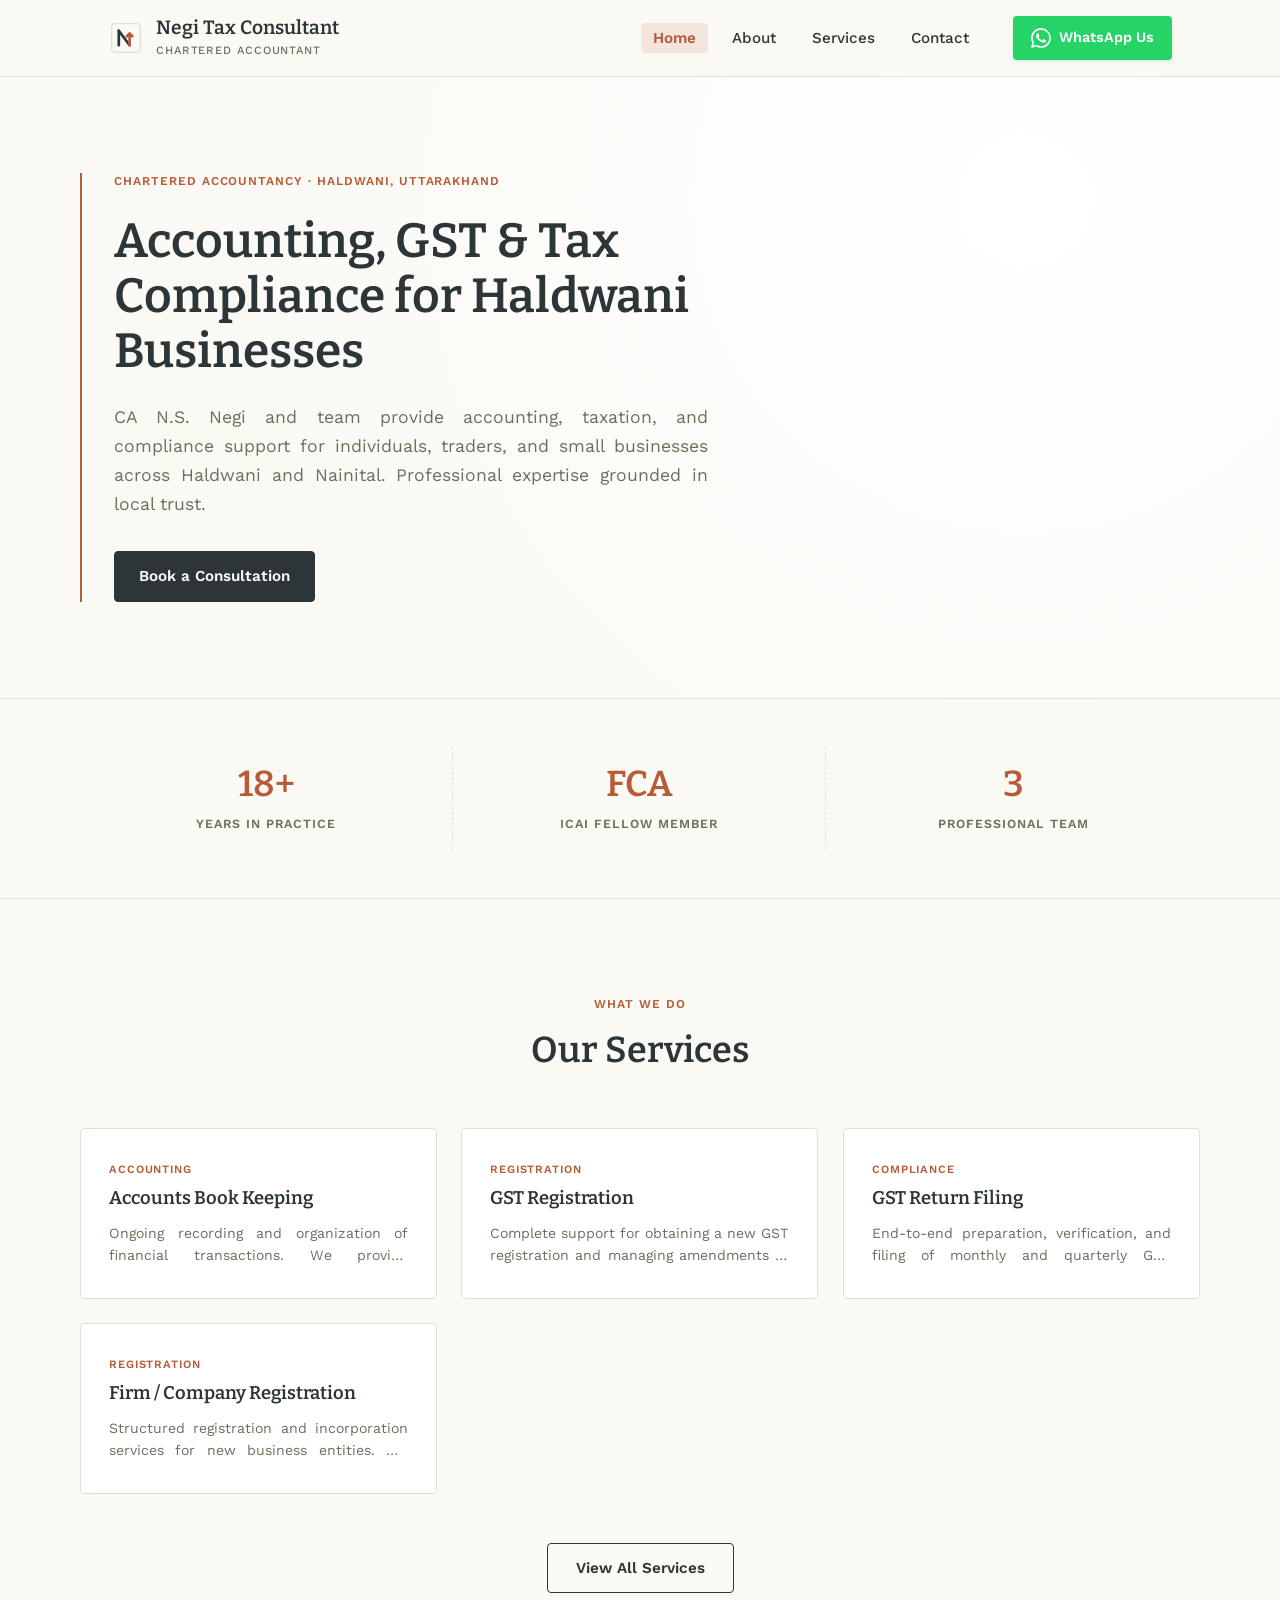
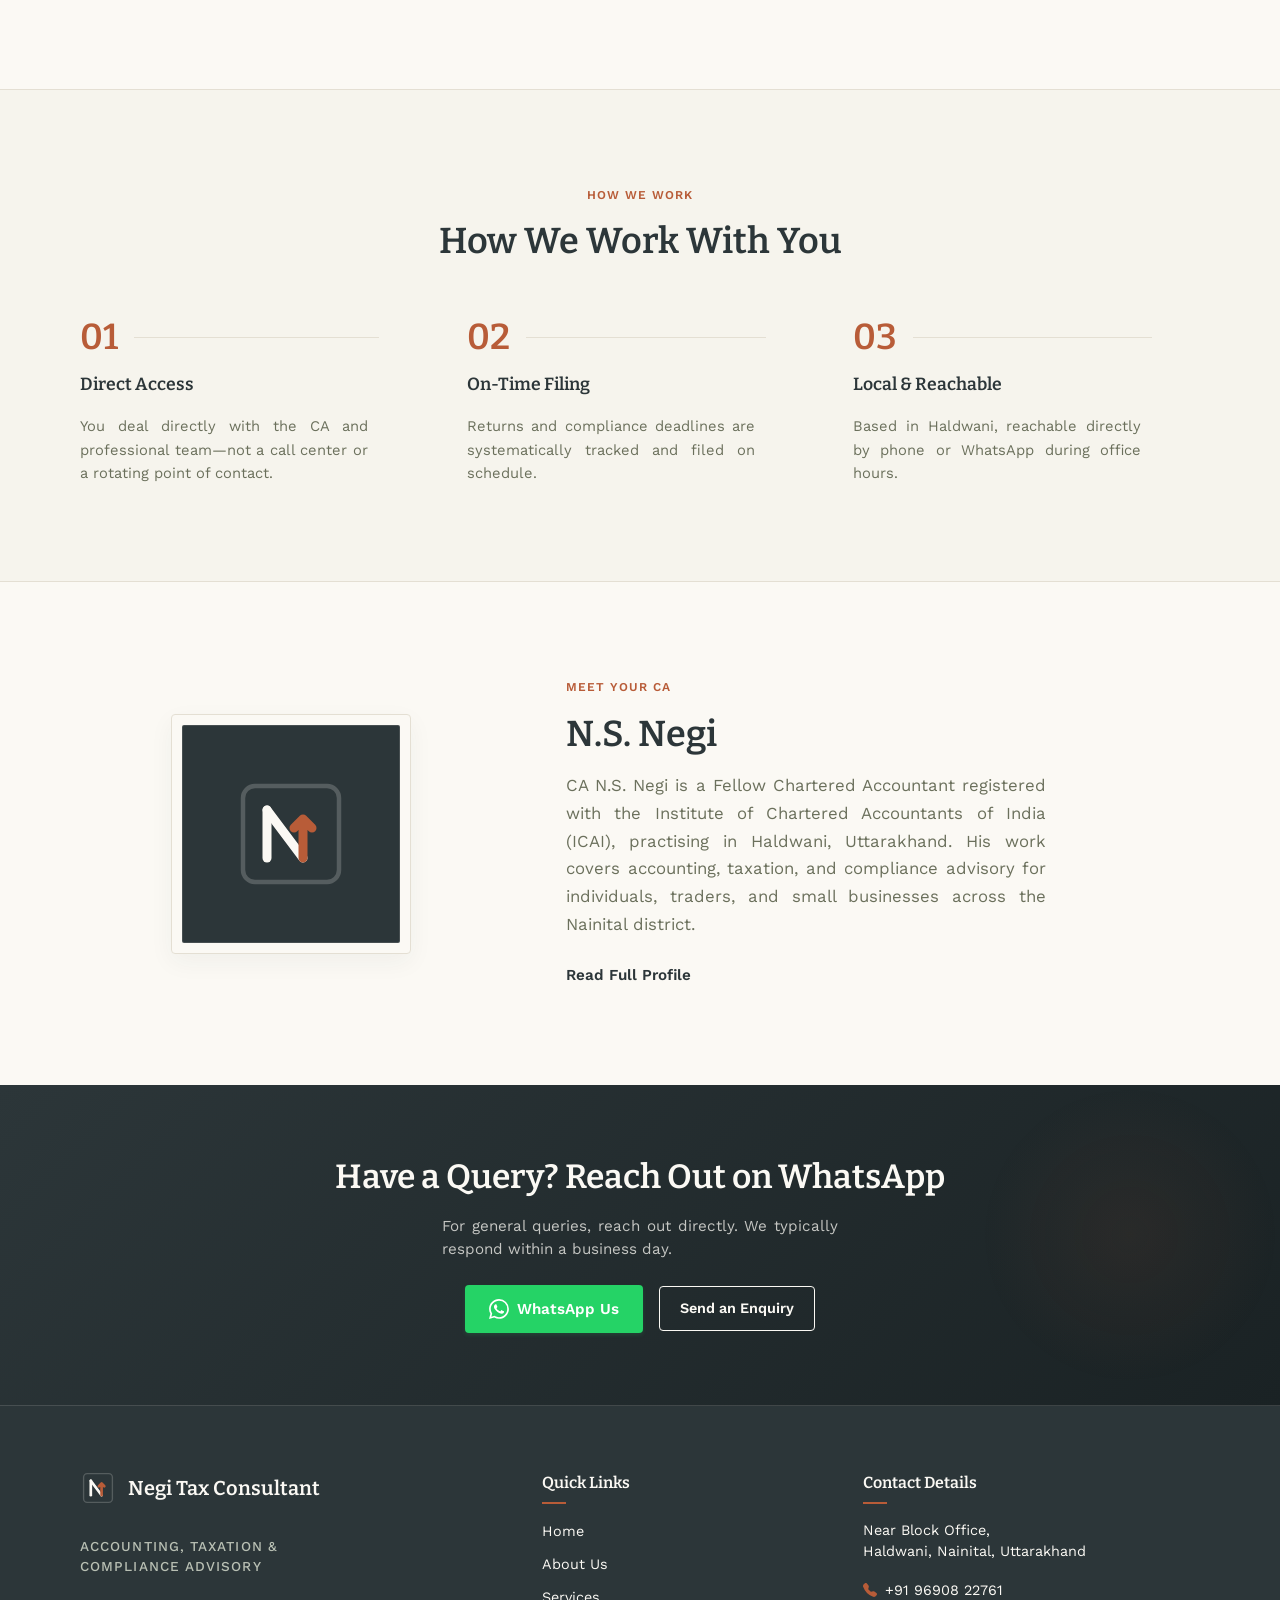
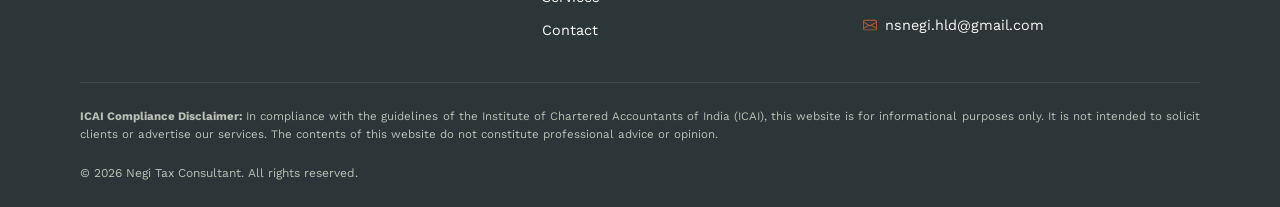
==== commit 1dfbcdf1: "updated animation" ====
--- a/index.html
+++ b/index.html
@@ -8,24 +8,8 @@
   <link rel="icon" type="image/png" href="assets/logo/logo.png">
   <link rel="stylesheet" href="css/style.css">
   <link rel="stylesheet" href="css/home.css">
-  <link rel="stylesheet" href="css/preloader.css?v=1.1">
 </head>
-<body class="preloader-active">
-  <!-- Page Preloader -->
-  <div id="preloader" aria-hidden="true">
-    <div class="preloader-images">
-      <img src="assets/Images/image1.jpg" alt="Loading">
-      <img src="assets/Images/image2.jpg" alt="Loading">
-      <img src="assets/Images/image3.jpg" alt="Loading">
-      <img src="assets/Images/image4.jpg" alt="Loading">
-      <img src="assets/Images/image5.jpg" alt="Loading">
-      <img src="assets/Images/image6.jpg" alt="Loading">
-      <img src="assets/Images/image7.jpg" alt="Loading">
-    </div>
-    <div id="rest-of-name">egi</div>
-    <div id="brand-media">TAX CONSULTANT</div>
-  </div>
-
+<body>
   <div id="page-wrapper">
     <!-- Header Placeholder with no-JS fallback -->
     <div id="header-placeholder">
@@ -40,7 +24,7 @@
           </svg>
           <div class="brand-text">
             <span class="brand-name">Negi Tax Consultant</span>
-            <span class="brand-tagline">Chartered Accountant &middot; Haldwani</span>
+            <span class="brand-tagline">Chartered Accountant</span>
           </div>
         </a>
         <nav>
@@ -90,9 +74,8 @@
       </div>
     </section>
 
-    <!-- Services Preview Section -->
-    <section class="services-preview reveal">
-      <div class="services-preview-inner">
+    <section class="services-preview">
+      <div class="services-preview-inner reveal reveal-left">
         <div class="section-head">
           <span class="section-eyebrow">What We Do</span>
           <h2 class="section-title">Our Services</h2>
@@ -137,9 +120,8 @@
       </div>
     </section>
 
-    <!-- Why Choose Us Section (How We Work With You) -->
-    <section class="why-choose-us reveal">
-      <div class="why-inner">
+    <section class="why-choose-us">
+      <div class="why-inner reveal reveal-right">
         <div class="section-head">
           <span class="section-eyebrow">How We Work</span>
           <h2 class="section-title">How We Work With You</h2>
@@ -166,10 +148,10 @@
     </section>
 
     <!-- About Preview Section -->
-    <section class="about-preview reveal">
+    <section class="about-preview">
       <div class="about-preview-inner">
         <!-- Visual Column (Avatar Initials Placeholder) -->
-        <div class="about-preview-visual">
+        <div class="about-preview-visual reveal reveal-left">
           <div class="avatar-placeholder" aria-label="N.S. Negi Avatar">
             <div class="avatar-inner-frame">
               <svg class="avatar-logo" xmlns="http://www.w3.org/2000/svg" viewBox="0 0 40 40" aria-hidden="true">
@@ -182,7 +164,7 @@
           </div>
         </div>
         <!-- Content Column -->
-        <div class="about-preview-content">
+        <div class="about-preview-content reveal reveal-right">
           <span class="about-eyebrow">Meet Your CA</span>
           <h2 class="about-name" id="about-preview-name">N. S. Negi</h2>
           <p class="about-bio" id="about-preview-bio">N. S. Negi is a Fellow Chartered Accountant (FCA) based in Haldwani, with extensive experience in accounting, taxation, and compliance. He provides dedicated financial guidance and compliance support for individuals and small businesses across Uttarakhand.</p>
@@ -191,9 +173,8 @@
       </div>
     </section>
 
-    <!-- CTA Banner Section -->
-    <section class="cta-banner reveal">
-      <div class="cta-banner-inner">
+    <section class="cta-banner">
+      <div class="cta-banner-inner reveal reveal-scale">
         <h2 class="cta-banner-title">Have a Query? Reach Out on WhatsApp</h2>
         <p class="cta-banner-support">For general queries, reach out directly. We typically respond within a business day.</p>
         <div class="cta-banner-actions">
@@ -258,8 +239,7 @@
 
   <!-- Runtime Component Injection & Behavior -->
   <script src="data/site-data.js"></script>
-  <script src="js/gsap.min.js"></script>
-  <script src="js/preloader.js?v=1.2"></script>
+
   <script src="js/components.js"></script>
   <script src="js/nav.js"></script>
   <script src="js/scroll-reveal.js"></script>
--- a/css/style.css
+++ b/css/style.css
@@ -38,6 +38,7 @@
 
 html {
   scroll-behavior: smooth;
+  overflow-x: clip;
 }
 
 body {
@@ -47,6 +48,7 @@
   line-height: 1.6;
   -webkit-font-smoothing: antialiased;
   -moz-osx-font-smoothing: grayscale;
+  overflow-x: clip;
 }
 
 p {
@@ -588,6 +590,7 @@
   color: #B9C0B4; /* muted warm grey */
   line-height: 1.5;
   max-width: 32ch;
+  text-align: left; /* Override global paragraph justify */
 }
 
 .footer-col-title {
@@ -713,29 +716,42 @@
 /* Scroll Reveal base styles (only if JS is enabled) */
 .js-enabled .reveal {
   opacity: 0;
-  transform: translateY(16px);
-  transition: opacity 0.6s cubic-bezier(0.16, 1, 0.3, 1),
-              transform 0.6s cubic-bezier(0.16, 1, 0.3, 1);
+  transform: translate3d(0, 48px, 0);
+  transition: opacity 1.5s cubic-bezier(0.16, 1, 0.3, 1),
+              transform 1.5s cubic-bezier(0.16, 1, 0.3, 1);
   will-change: opacity, transform;
-}
-
-.js-enabled .reveal.revealed {
-  opacity: 1;
-  transform: translateY(0);
 }
 
 /* Staggered lists / group reveal items */
 .js-enabled .reveal-group .reveal-item {
   opacity: 0;
-  transform: translateY(16px);
-  transition: opacity 0.6s cubic-bezier(0.16, 1, 0.3, 1),
-              transform 0.6s cubic-bezier(0.16, 1, 0.3, 1);
+  transform: translate3d(0, 48px, 0);
+  transition: opacity 1.5s cubic-bezier(0.16, 1, 0.3, 1),
+              transform 1.5s cubic-bezier(0.16, 1, 0.3, 1);
   will-change: opacity, transform;
 }
 
+/* Multi-directional Reveal Overrides (Initial offsets) */
+.js-enabled .reveal.reveal-left,
+.js-enabled .reveal-group .reveal-item.reveal-left {
+  transform: translate3d(-48px, 0, 0);
+}
+
+.js-enabled .reveal.reveal-right,
+.js-enabled .reveal-group .reveal-item.reveal-right {
+  transform: translate3d(48px, 0, 0);
+}
+
+.js-enabled .reveal.reveal-scale,
+.js-enabled .reveal-group .reveal-item.reveal-scale {
+  transform: scale3d(0.95, 0.95, 1);
+}
+
+/* Final Revealed States (Declared last to override initial offsets) */
+.js-enabled .reveal.revealed,
 .js-enabled .reveal-group .reveal-item.revealed {
   opacity: 1;
-  transform: translateY(0);
+  transform: translate3d(0, 0, 0) scale3d(1, 1, 1);
 }
 
 /* Buttons / CTAs hover states (Slight lift) */
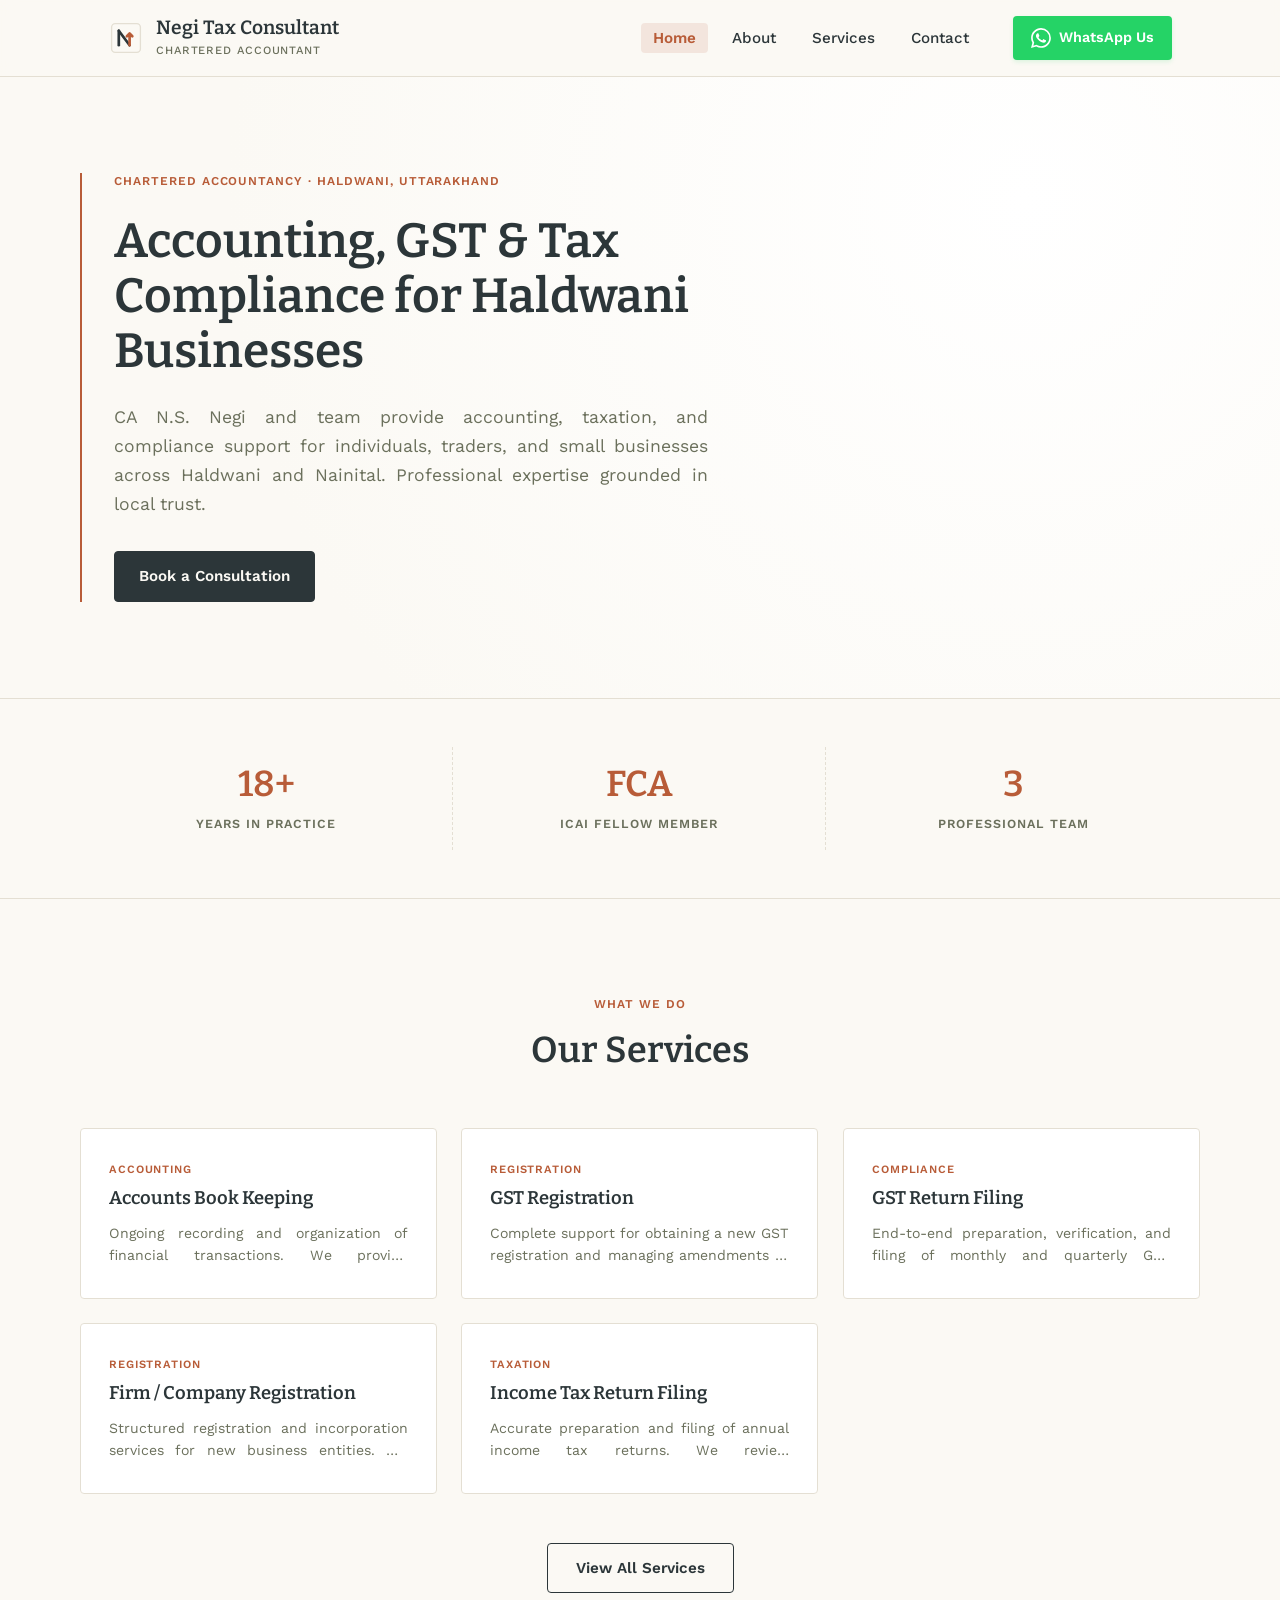
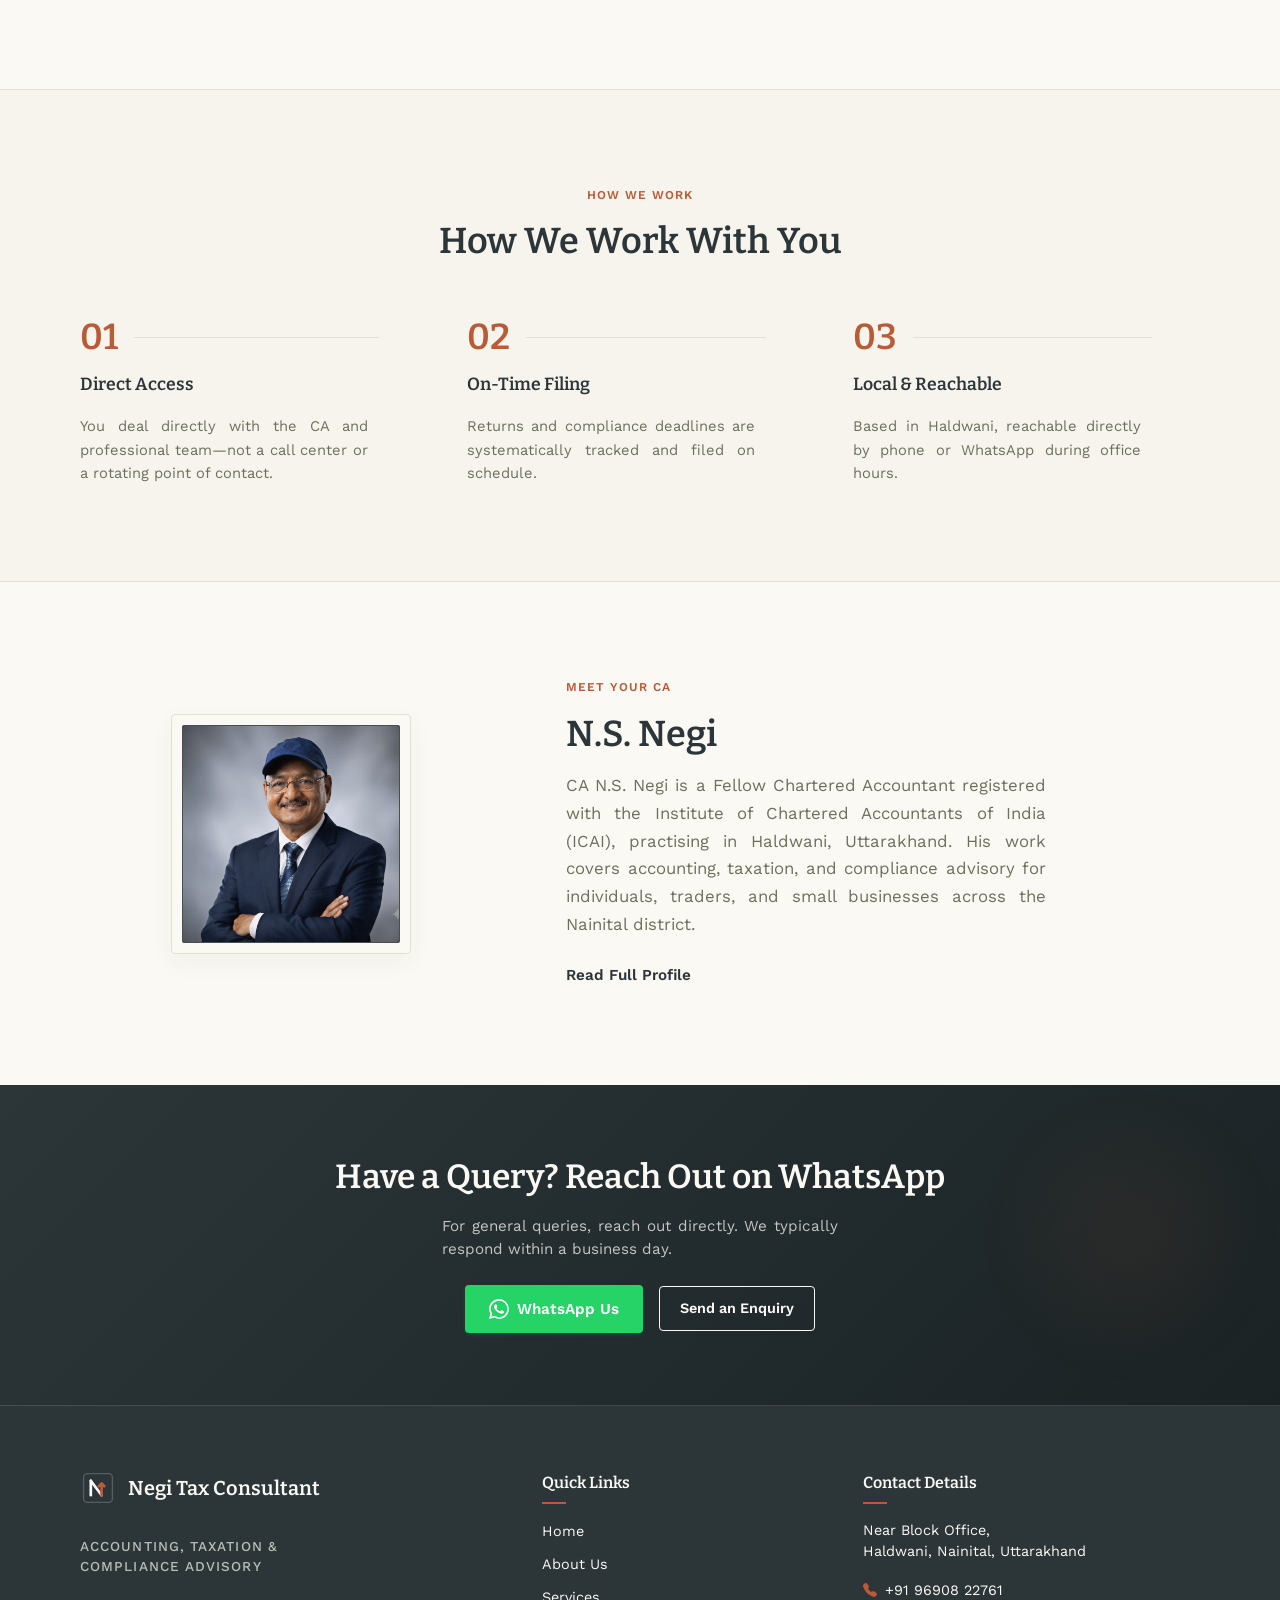
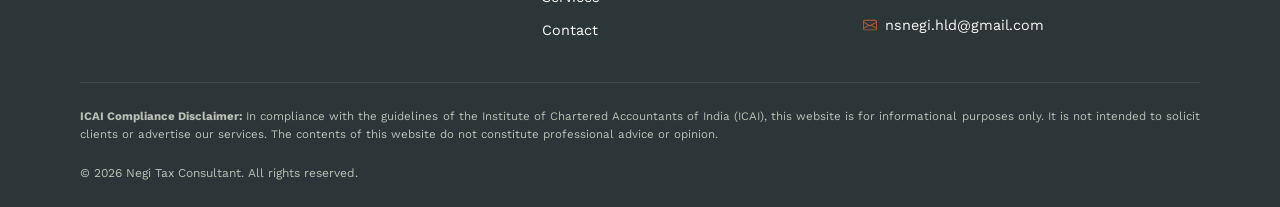
==== commit 4cd7c3a3: "add profile photo" ====
--- a/index.html
+++ b/index.html
@@ -154,12 +154,7 @@
         <div class="about-preview-visual reveal reveal-left">
           <div class="avatar-placeholder" aria-label="N.S. Negi Avatar">
             <div class="avatar-inner-frame">
-              <svg class="avatar-logo" xmlns="http://www.w3.org/2000/svg" viewBox="0 0 40 40" aria-hidden="true">
-                <rect x="4" y="4" width="32" height="32" rx="4" fill="none" stroke="rgba(251, 249, 244, 0.2)" stroke-width="1.5"/>
-                <path d="M12 28V12" stroke="var(--color-bg)" stroke-width="3" stroke-linecap="round"/>
-                <path d="M12 12L24 28" stroke="var(--color-bg)" stroke-width="3" stroke-linecap="round"/>
-                <path d="M24 28V15M24 15L21 18M24 15L27 18" stroke="var(--color-accent)" stroke-width="3" stroke-linecap="round" stroke-linejoin="round"/>
-              </svg>
+              <img src="assets/Images/character.jpg" alt="CA N.S. Negi" class="about-preview-photo">
             </div>
           </div>
         </div>
--- a/css/home.css
+++ b/css/home.css
@@ -381,6 +381,13 @@
   height: 120px;
 }
 
+.about-preview-photo {
+  width: 100%;
+  height: 100%;
+  object-fit: cover;
+  border-radius: 2px;
+}
+
 .about-preview-content {
   display: flex;
   flex-direction: column;
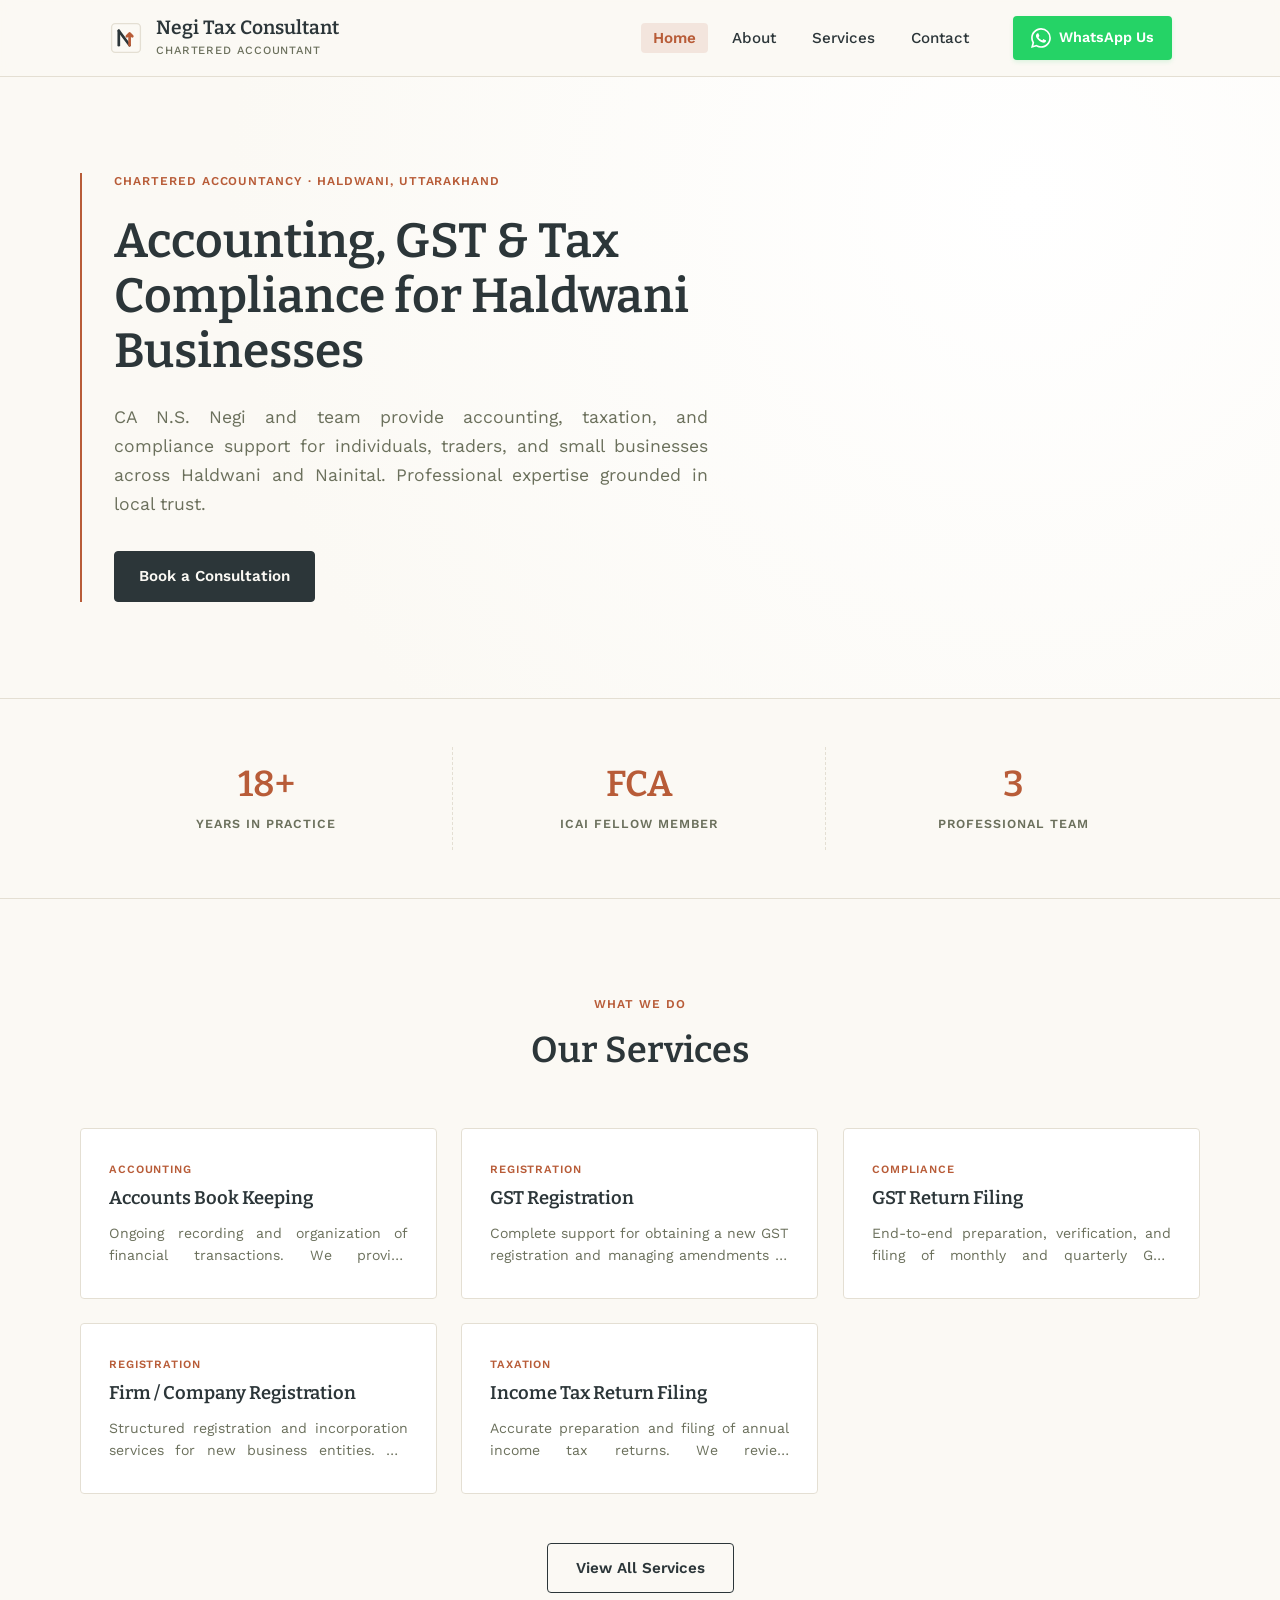
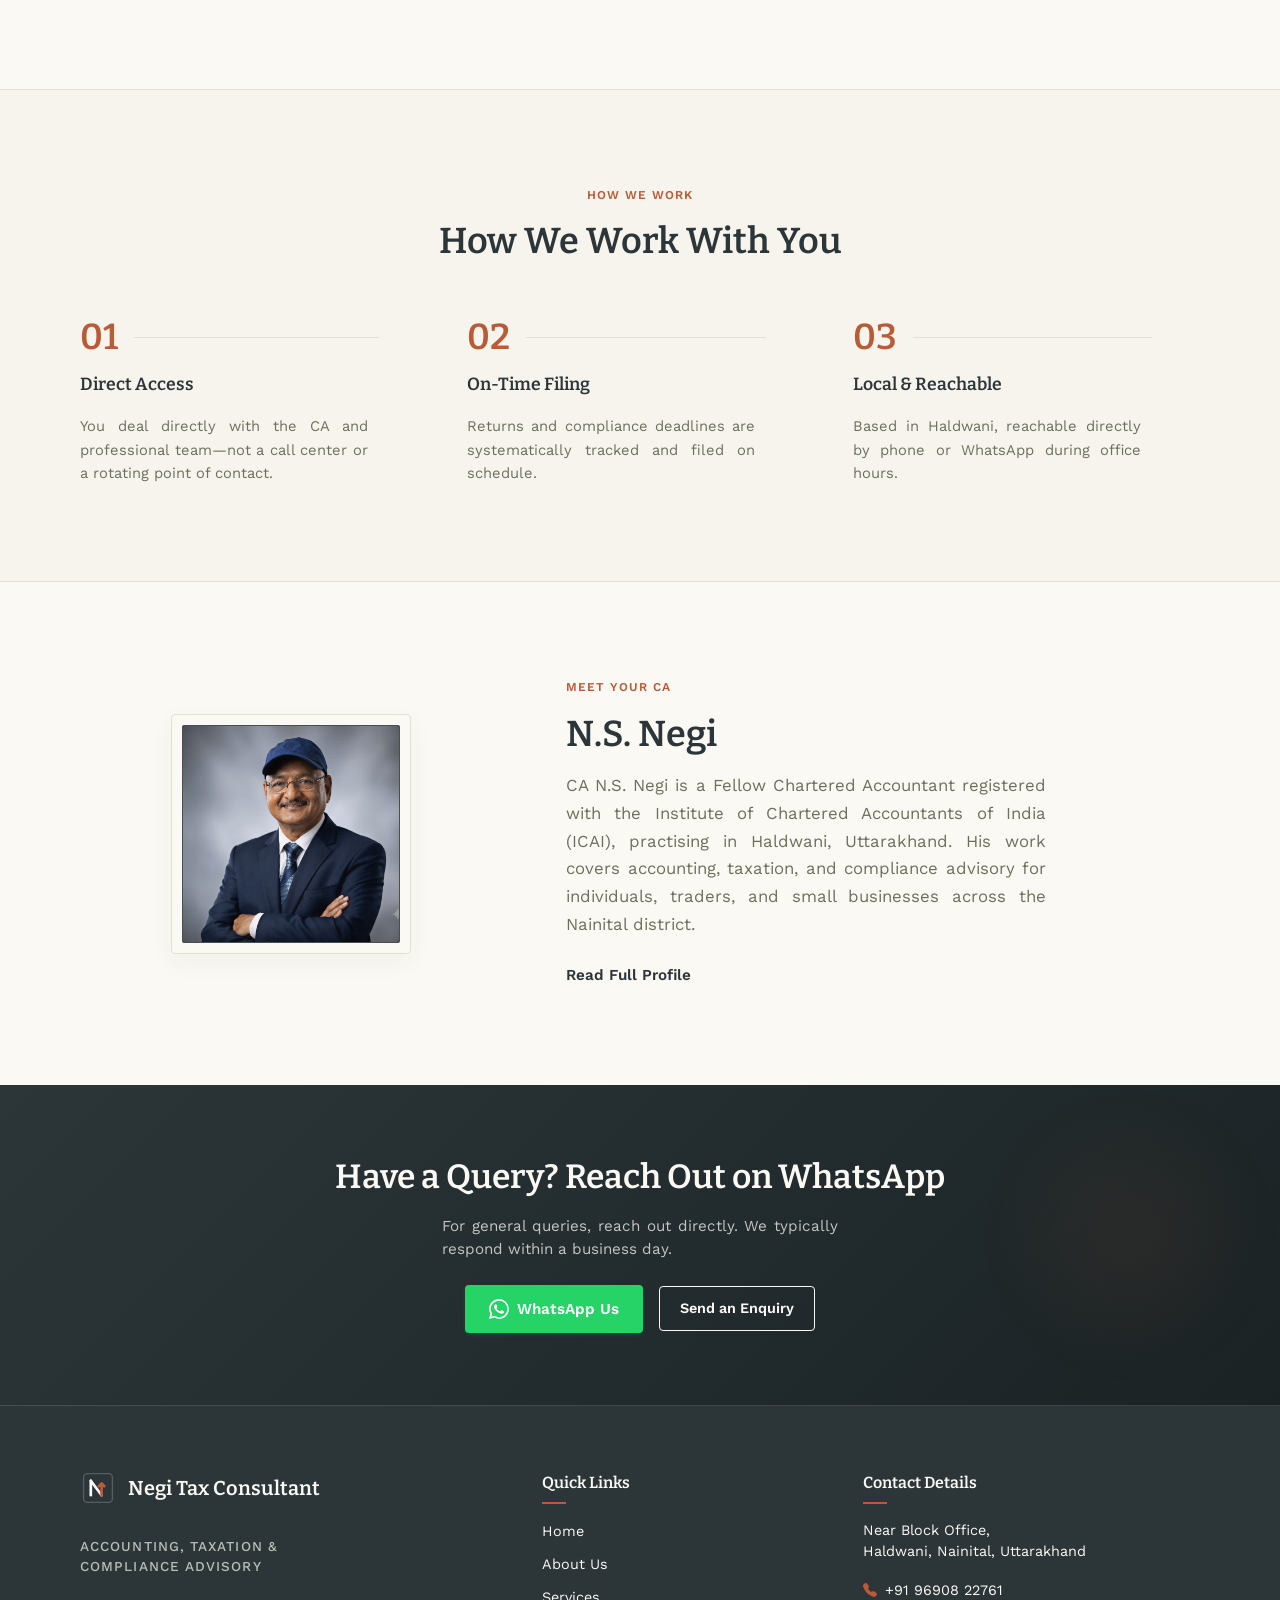
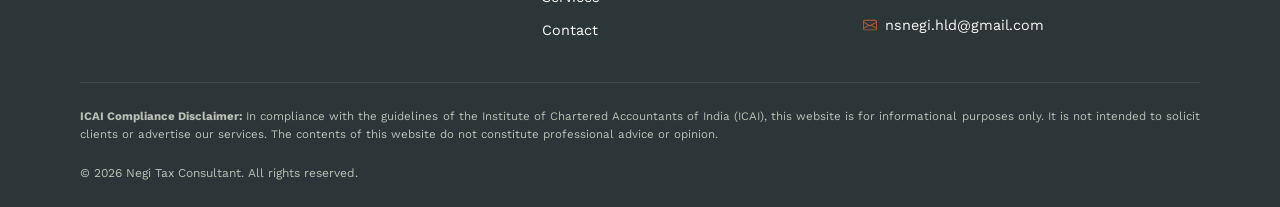
==== commit 71c57a58: "add address" ====
--- a/index.html
+++ b/index.html
@@ -206,7 +206,7 @@
           </div>
           <div class="footer-col footer-col-contact">
             <address class="footer-address">
-              <a href="https://www.google.com/maps/search/?api=1&query=Near+Block+Office+Haldwani+Nainital+Uttarakhand" 
+              <a href="https://www.google.com/maps/search/?api=1&query=29.2330320,79.4969530" 
                  target="_blank" 
                  rel="noopener" 
                  class="footer-map-link"
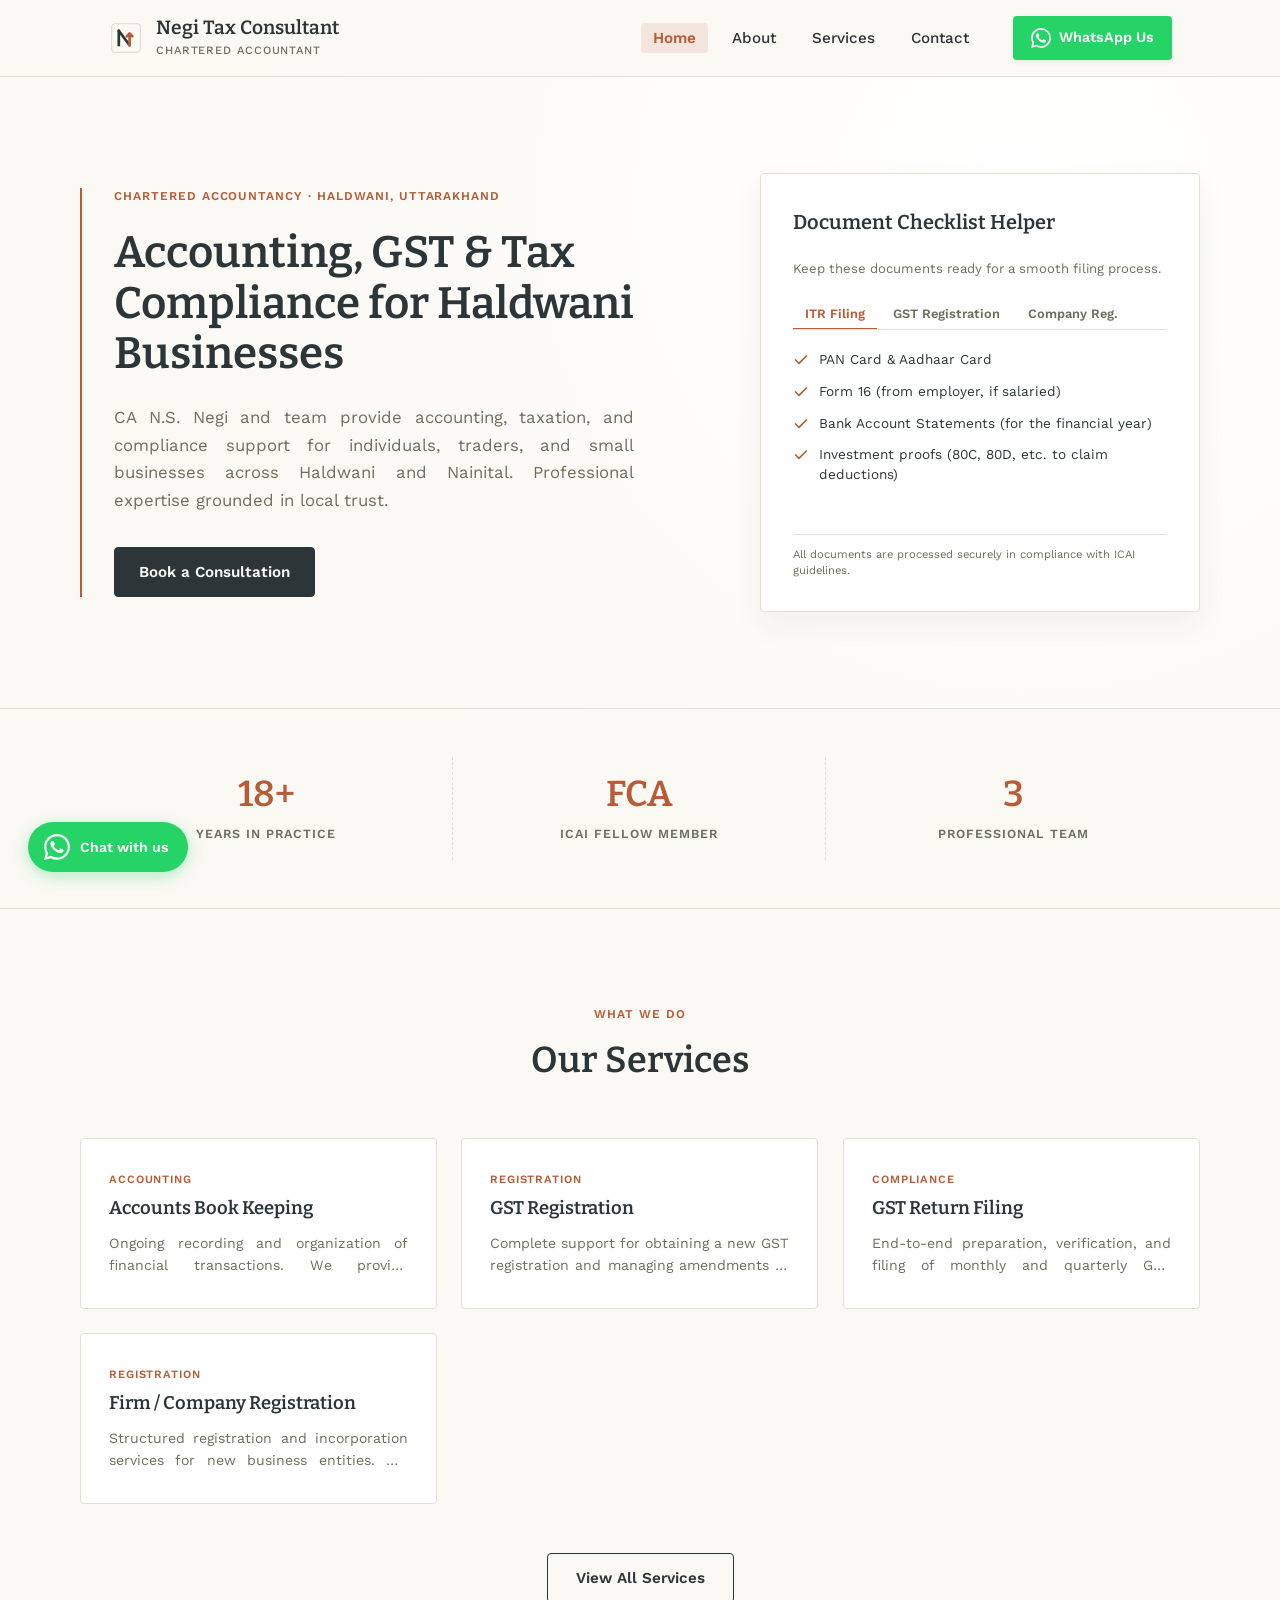
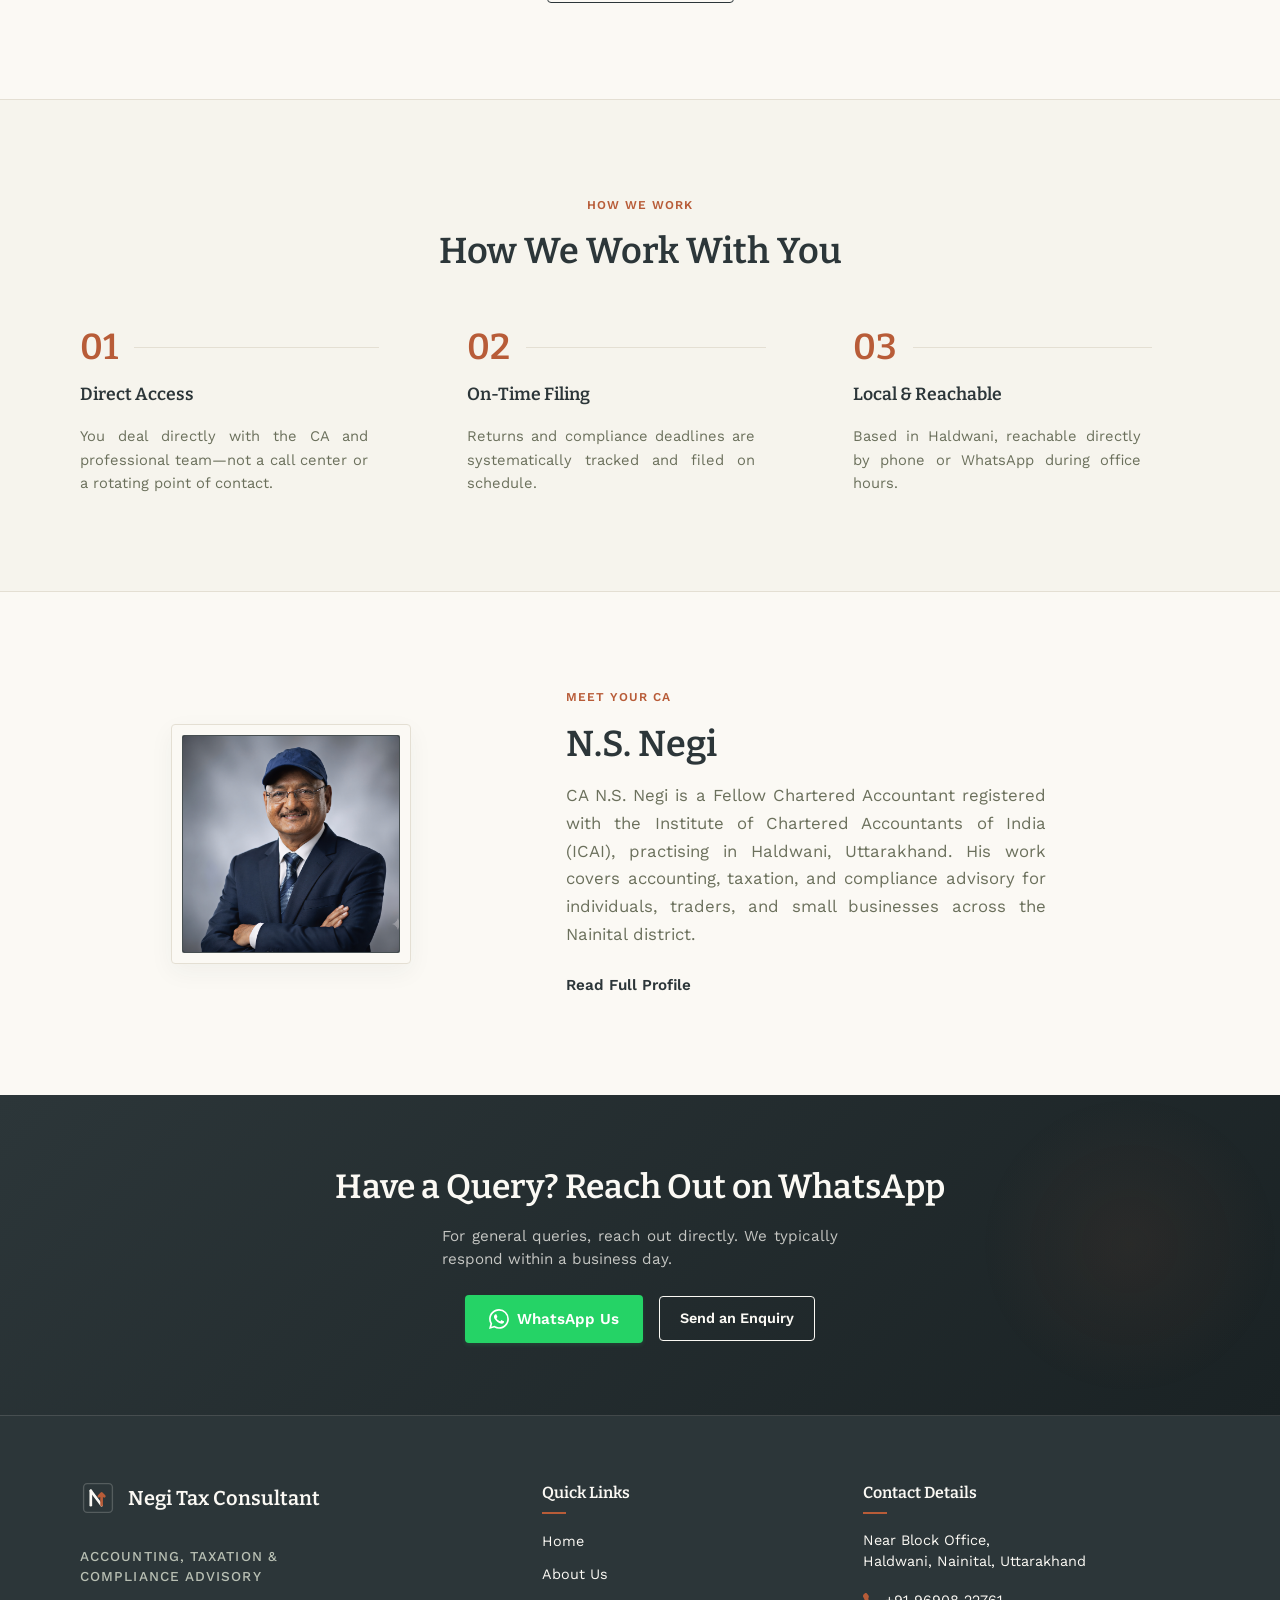
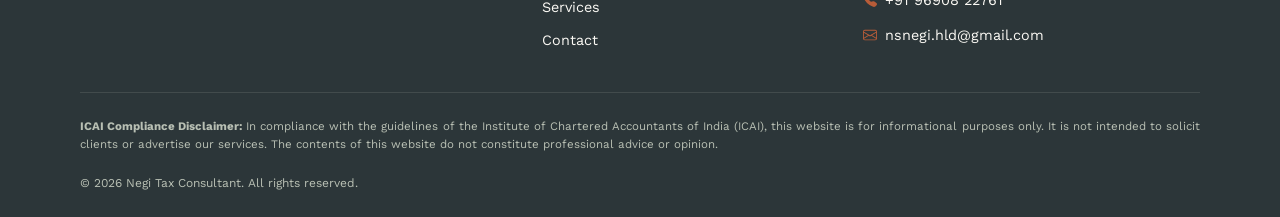
==== commit 5f367a9c: "added checklist" ====
--- a/index.html
+++ b/index.html
@@ -48,6 +48,30 @@
             </a>
           </div>
         </div>
+
+        <!-- Checklist Card Helper -->
+        <div class="hero-aside">
+          <div class="checklist-card">
+            <h2 class="checklist-card-title">Document Checklist Helper</h2>
+            <p class="checklist-card-subtitle">Keep these documents ready for a smooth filing process.</p>
+            
+            <div class="checklist-tabs" role="tablist" aria-label="Document Checklists">
+              <button class="checklist-tab-btn active" role="tab" aria-selected="true" aria-controls="checklist-panel" id="itr-tab" data-tab="itr">ITR Filing</button>
+              <button class="checklist-tab-btn" role="tab" aria-selected="false" aria-controls="checklist-panel" id="gst-tab" data-tab="gst">GST Registration</button>
+              <button class="checklist-tab-btn" role="tab" aria-selected="false" aria-controls="checklist-panel" id="company-tab" data-tab="company">Company Reg.</button>
+            </div>
+            
+            <div class="checklist-panels">
+              <div class="checklist-panel active" id="checklist-panel" role="tabpanel" aria-labelledby="itr-tab">
+                <!-- Dynamically populated checklist items -->
+              </div>
+            </div>
+            
+            <div class="checklist-footer">
+              <span class="checklist-footer-note">All documents are processed securely in compliance with ICAI guidelines.</span>
+            </div>
+          </div>
+        </div>
       </div>
     </section>
 
--- a/css/style.css
+++ b/css/style.css
@@ -51,6 +51,19 @@
   overflow-x: clip;
 }
 
+/* Page fade transition rules */
+body.js-page-transition {
+  opacity: 0;
+  transition: opacity 0.22s ease-in-out;
+}
+body.js-page-transition.page-loaded {
+  opacity: 1;
+}
+body.js-page-transition.page-fade-out {
+  opacity: 0;
+}
+
+
 p {
   text-align: justify;
   text-justify: inter-word;
@@ -118,7 +131,16 @@
 }
 
 header.scrolled {
-  box-shadow: 0 4px 12px rgba(44, 54, 57, 0.05);
+  box-shadow: 0 4px 12px rgba(44, 54, 57, 0.08);
+  background-color: rgba(251, 249, 244, 0.97);
+}
+
+/* Shrink the nav inner padding on scroll for a compact, premium look */
+header.scrolled .nav-inner {
+  min-height: 60px;
+  padding-top: 10px;
+  padding-bottom: 10px;
+  transition: min-height 0.35s ease, padding 0.35s ease;
 }
 
 .nav-inner {
@@ -129,6 +151,7 @@
   justify-content: space-between;
   align-items: center;
   min-height: var(--header-height);
+  transition: min-height 0.35s ease, padding-top 0.35s ease, padding-bottom 0.35s ease;
 }
 
 /* Brand Link */
@@ -869,6 +892,81 @@
 }
 
 /* ==========================================================================
+   Floating WhatsApp Bubble
+   ========================================================================== */
+.whatsapp-float {
+  position: fixed;
+  bottom: 28px;
+  left: 28px;
+  z-index: 999;
+  display: flex;
+  align-items: center;
+  gap: 10px;
+  background-color: var(--color-whatsapp);
+  color: #ffffff;
+  text-decoration: none;
+  font-family: var(--font-body);
+  font-weight: 600;
+  font-size: 0.875rem;
+  padding: 12px 20px 12px 16px;
+  border-radius: 50px;
+  box-shadow: 0 4px 16px rgba(37, 211, 102, 0.35);
+  transition: transform 0.25s cubic-bezier(0.16, 1, 0.3, 1),
+              box-shadow 0.25s ease,
+              background-color 0.2s ease,
+              padding 0.3s ease;
+  /* Entry animation */
+  animation: wa-float-in 0.5s 0.8s cubic-bezier(0.16, 1, 0.3, 1) both;
+}
+
+.whatsapp-float svg {
+  flex-shrink: 0;
+  transition: transform 0.3s ease;
+}
+
+.whatsapp-float-label {
+  white-space: nowrap;
+  overflow: hidden;
+  max-width: 120px;
+  transition: max-width 0.35s ease, opacity 0.3s ease;
+}
+
+.whatsapp-float:hover {
+  background-color: var(--color-whatsapp-hover);
+  transform: translateY(-3px);
+  box-shadow: 0 8px 24px rgba(37, 211, 102, 0.45);
+}
+
+.whatsapp-float:hover svg {
+  transform: rotate(10deg) scale(1.1);
+}
+
+/* Collapse to icon-only on mobile */
+@media (max-width: 600px) {
+  .whatsapp-float {
+    bottom: 20px;
+    left: 20px;
+    padding: 13px;
+    border-radius: 50%;
+  }
+  .whatsapp-float-label {
+    max-width: 0;
+    opacity: 0;
+  }
+}
+
+@keyframes wa-float-in {
+  from {
+    opacity: 0;
+    transform: translateY(16px) scale(0.9);
+  }
+  to {
+    opacity: 1;
+    transform: translateY(0) scale(1);
+  }
+}
+
+/* ==========================================================================
    Shared Component: CTA Banner
    ========================================================================== */
 .cta-banner {
@@ -1049,3 +1147,106 @@
     padding: 0 16px;
   }
 }
+
+/* ==========================================================================
+   Print Stylesheet
+   ========================================================================== */
+@media print {
+  *,
+  *::before,
+  *::after {
+    background: transparent !important;
+    color: #000000 !important;
+    box-shadow: none !important;
+    text-shadow: none !important;
+  }
+
+  body {
+    background-color: #ffffff !important;
+    color: #000000 !important;
+    font-size: 11pt;
+    line-height: 1.5;
+  }
+
+  #page-wrapper {
+    opacity: 1 !important;
+    transform: none !important;
+  }
+
+  /* Hide interactive, dynamic, or non-printable elements */
+  header,
+  nav,
+  footer .footer-col-links,
+  .whatsapp-float,
+  .back-to-top,
+  .services-filter-container,
+  .services-cta-wrapper,
+  .cta-banner,
+  .form-card,
+  .map-container,
+  .burger,
+  .about-cta-link {
+    display: none !important;
+  }
+
+  /* Show critical contact details and service blocks clearly */
+  .services-list,
+  .contact-section,
+  .about-section {
+    padding: 20px 0 !important;
+  }
+
+  .services-stacked-list-wrapper,
+  .services-stacked-list {
+    max-width: 100% !important;
+    width: 100% !important;
+  }
+
+  .service-block {
+    page-break-inside: avoid;
+    break-inside: avoid;
+    padding: 20px 0 !important;
+    border-bottom: 1px solid #cccccc !important;
+  }
+
+  /* Reset layout grids to full width blocks for print */
+  .contact-grid,
+  .about-grid,
+  .why-grid,
+  .trust-grid {
+    display: block !important;
+    width: 100% !important;
+  }
+
+  .contact-info,
+  .about-content,
+  .why-item,
+  .trust-item {
+    margin-bottom: 20px !important;
+    width: 100% !important;
+    max-width: 100% !important;
+  }
+
+  .contact-info-row {
+    padding: 10px 0 !important;
+    border-bottom: 1px solid #cccccc !important;
+    page-break-inside: avoid;
+    break-inside: avoid;
+  }
+
+  /* Keep brand header visible on print */
+  .fallback-header {
+    display: block !important;
+    border-bottom: 2px solid #000000 !important;
+    padding-bottom: 10px !important;
+  }
+
+  .fallback-header .brand-logo {
+    filter: brightness(0) !important;
+  }
+
+  .fallback-header nav {
+    display: none !important;
+  }
+}
+
--- a/css/home.css
+++ b/css/home.css
@@ -14,13 +14,14 @@
   max-width: var(--max-width);
   width: 100%;
   margin: 0 auto;
-  display: flex;
-  flex-direction: column;
-  align-items: flex-start;
+  display: grid;
+  grid-template-columns: 1.15fr 0.85fr;
+  gap: 56px;
+  align-items: center;
 }
 
 .hero-content {
-  max-width: 760px; /* limits width for clean text readability */
+  width: 100%;
   display: flex;
   flex-direction: column;
   align-items: flex-start;
@@ -42,17 +43,17 @@
 .hero-title {
   font-family: var(--font-headings);
   font-weight: 600;
-  font-size: clamp(2rem, 5.5vw, 3rem);
+  font-size: clamp(2rem, 5vw, 2.75rem);
   line-height: 1.15;
   color: var(--color-ink);
 }
 
 .hero-lead {
   font-family: var(--font-body);
-  font-size: 1.1rem;
+  font-size: 1.05rem;
   color: var(--color-secondary);
   line-height: 1.65;
-  max-width: 54ch; /* optimal character width for readable paragraphs */
+  max-width: 52ch;
 }
 
 .hero-ctas {
@@ -61,6 +62,235 @@
   gap: 16px;
   margin-top: 8px;
   width: 100%;
+}
+
+/* ── Checklist Helper Card ── */
+.hero-aside {
+  width: 100%;
+  display: flex;
+  justify-content: flex-end;
+}
+
+.checklist-card {
+  background-color: var(--color-surface);
+  border: 1px solid var(--color-border);
+  border-radius: var(--border-radius);
+  padding: 32px;
+  box-shadow: 0 12px 32px rgba(44, 54, 57, 0.06);
+  width: 100%;
+  max-width: 440px;
+  box-sizing: border-box;
+  display: flex;
+  flex-direction: column;
+  gap: 20px;
+}
+
+.checklist-card-title {
+  font-family: var(--font-headings);
+  font-size: 1.25rem;
+  font-weight: 600;
+  color: var(--color-ink);
+  margin-bottom: 2px;
+}
+
+.checklist-card-subtitle {
+  font-family: var(--font-body);
+  font-size: 0.82rem;
+  color: var(--color-secondary);
+  line-height: 1.4;
+}
+
+.checklist-tabs {
+  display: flex;
+  border-bottom: 1px solid var(--color-border);
+  gap: 4px;
+  overflow-x: auto;
+  scrollbar-width: none;
+  -ms-overflow-style: none;
+}
+
+.checklist-tabs::-webkit-scrollbar {
+  display: none;
+}
+
+.checklist-tab-btn {
+  font-family: var(--font-body);
+  font-size: 0.8rem;
+  font-weight: 600;
+  color: var(--color-secondary);
+  background: transparent;
+  border: none;
+  padding: 8px 12px;
+  cursor: pointer;
+  position: relative;
+  white-space: nowrap;
+  transition: color var(--transition-speed) ease;
+  outline: none;
+}
+
+.checklist-tab-btn:hover {
+  color: var(--color-ink);
+}
+
+.checklist-tab-btn.active {
+  color: var(--color-accent);
+}
+
+.checklist-tab-btn::after {
+  content: '';
+  position: absolute;
+  bottom: -1px;
+  left: 0;
+  width: 100%;
+  height: 2px;
+  background-color: var(--color-accent);
+  transform: scaleX(0);
+  transition: transform var(--transition-speed) ease;
+}
+
+.checklist-tab-btn.active::after {
+  transform: scaleX(1);
+}
+
+.checklist-tab-btn:focus-visible {
+  outline: 2px solid var(--color-accent);
+  outline-offset: -2px;
+  border-radius: 2px;
+}
+
+.checklist-panels {
+  min-height: 160px;
+}
+
+.checklist-panel {
+  display: none;
+}
+
+.checklist-panel.active {
+  display: block;
+}
+
+.checklist-panel.animating {
+  animation: fadeInPanel 0.2s ease forwards;
+}
+
+@keyframes fadeInPanel {
+  from {
+    opacity: 0;
+  }
+  to {
+    opacity: 1;
+  }
+}
+
+.checklist-list {
+  list-style: none;
+  padding: 0;
+  margin: 0;
+  display: flex;
+  flex-direction: column;
+  gap: 12px;
+}
+
+.checklist-item {
+  display: flex;
+  align-items: flex-start;
+  gap: 10px;
+  font-family: var(--font-body);
+  font-size: 0.85rem;
+  color: var(--color-ink);
+  line-height: 1.45;
+  text-align: left;
+  
+  /* Initial state for entry stagger animation */
+  opacity: 0;
+  transform: translateY(8px);
+}
+
+/* Stagger items animation */
+.checklist-panel.animating .checklist-item {
+  animation: fadeInChecklistItem 0.4s cubic-bezier(0.16, 1, 0.3, 1) forwards;
+  animation-delay: calc(var(--item-index, 0) * 80ms);
+}
+
+@keyframes fadeInChecklistItem {
+  to {
+    opacity: 1;
+    transform: translateY(0);
+  }
+}
+
+@media (prefers-reduced-motion: reduce) {
+  .checklist-item {
+    opacity: 1 !important;
+    transform: none !important;
+    animation: none !important;
+  }
+}
+
+.checklist-icon {
+  color: var(--color-accent);
+  flex-shrink: 0;
+  margin-top: 2px;
+}
+
+.checklist-footer {
+  border-top: 1px solid var(--color-border);
+  padding-top: 12px;
+  margin-top: 4px;
+}
+
+.checklist-footer-note {
+  font-family: var(--font-body);
+  font-size: 0.7rem;
+  color: var(--color-secondary);
+  line-height: 1.4;
+  display: block;
+}
+
+/* ── Hero Responsive Tweaks ── */
+@media (max-width: 990px) {
+  .hero-inner {
+    grid-template-columns: 1fr;
+    gap: 48px;
+  }
+  
+  .hero-content {
+    max-width: 100%;
+  }
+
+  .hero-aside {
+    justify-content: center;
+  }
+
+  .checklist-card {
+    max-width: 600px;
+  }
+}
+
+@media (max-width: 600px) {
+  .checklist-card {
+    padding: 24px 20px;
+    gap: 16px;
+  }
+}
+
+@media (max-width: 480px) {
+  .checklist-tabs {
+    justify-content: space-between;
+  }
+  
+  .checklist-tab-btn {
+    flex: 1;
+    text-align: center;
+    padding: 8px 4px;
+    font-size: 0.75rem;
+  }
+  
+  .checklist-item {
+    font-size: 0.82rem;
+    gap: 8px;
+  }
 }
 
 
@@ -207,10 +437,11 @@
 
 /* Subtle card lift & warm bg shift on hover */
 .service-card:hover {
-  transform: translateY(-4px);
+  transform: translateY(-6px);
   border-color: var(--color-accent);
-  background-color: rgba(251, 249, 244, 0.4);
-  box-shadow: 0 12px 28px rgba(44, 54, 57, 0.05);
+  background-color: #FFFCF9;
+  box-shadow: 0 16px 40px rgba(44, 54, 57, 0.10), 
+              0 4px 12px rgba(184, 92, 56, 0.08);
 }
 
 .service-tag {
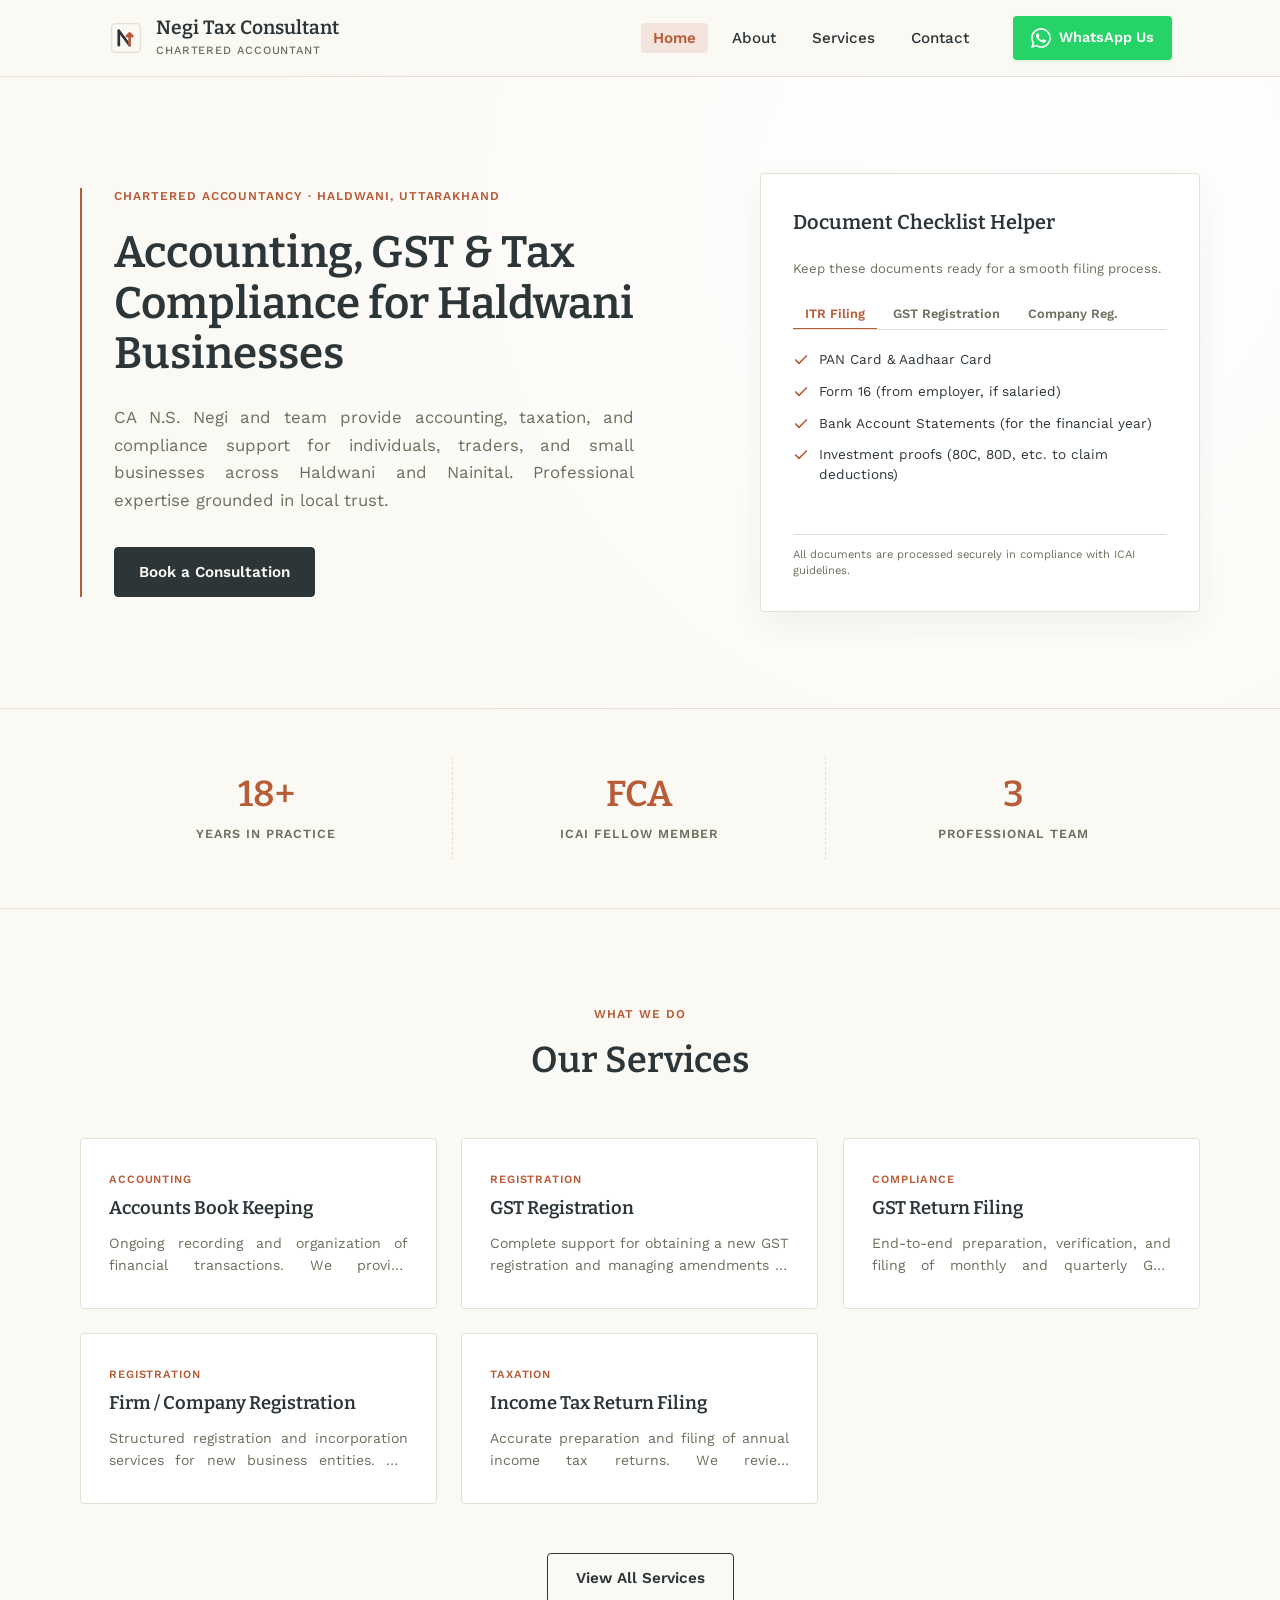
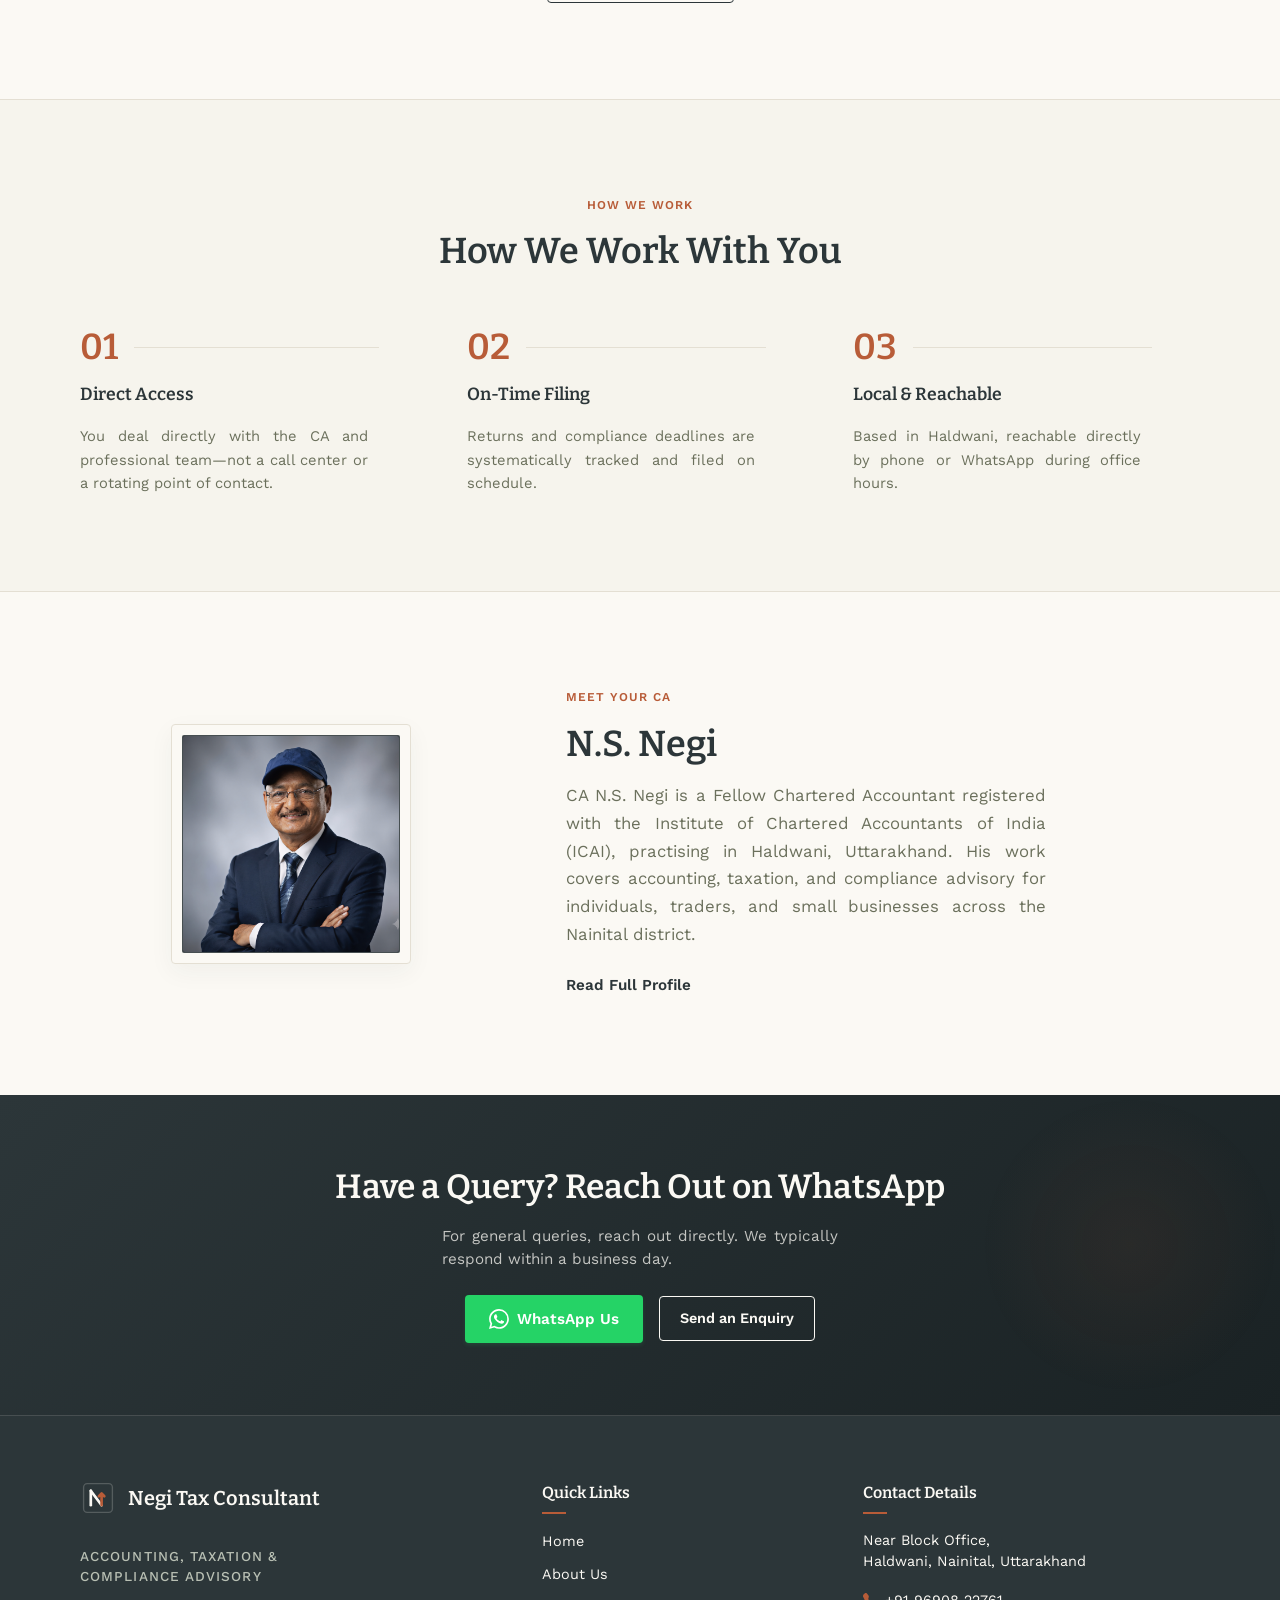
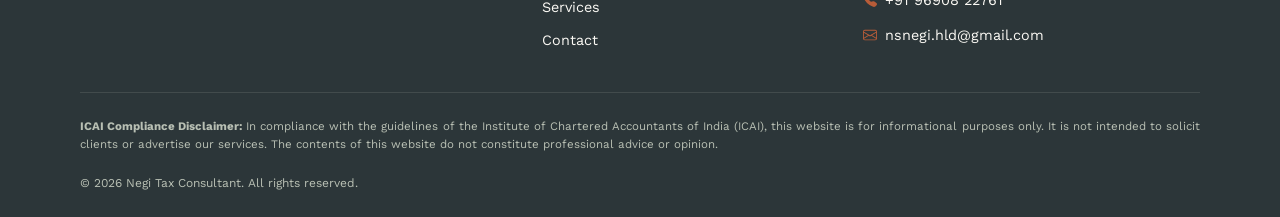
==== commit d2e9969e: "huge update" ====
--- a/index.html
+++ b/index.html
@@ -257,6 +257,7 @@
   </div><!-- /#page-wrapper -->
 
   <!-- Runtime Component Injection & Behavior -->
+  <script src="data/config.js"></script>
   <script src="data/site-data.js"></script>
 
   <script src="js/components.js"></script>
--- a/css/home.css
+++ b/css/home.css
@@ -1,6 +1,29 @@
 /* ==========================================================================
    Hero Section Styling
    ========================================================================== */
+/* Entrance Keyframes */
+@keyframes hero-slide-right {
+  from {
+    opacity: 0;
+    transform: translateX(-30px);
+  }
+  to {
+    opacity: 1;
+    transform: translateX(0);
+  }
+}
+
+@keyframes hero-slide-left {
+  from {
+    opacity: 0;
+    transform: translateX(30px);
+  }
+  to {
+    opacity: 1;
+    transform: translateX(0);
+  }
+}
+
 .hero {
   background-color: var(--color-bg);
   background: radial-gradient(circle at 80% 20%, #FFFFFF 0%, var(--color-bg) 70%);
@@ -28,6 +51,8 @@
   gap: 24px;
   border-left: 2px solid var(--color-accent);
   padding-left: 32px;
+  animation: hero-slide-right 1.1s cubic-bezier(0.16, 1, 0.3, 1) forwards;
+  opacity: 0;
 }
 
 .hero-eyebrow {
@@ -69,6 +94,9 @@
   width: 100%;
   display: flex;
   justify-content: flex-end;
+  animation: hero-slide-left 1.1s cubic-bezier(0.16, 1, 0.3, 1) forwards;
+  animation-delay: 0.15s;
+  opacity: 0;
 }
 
 .checklist-card {
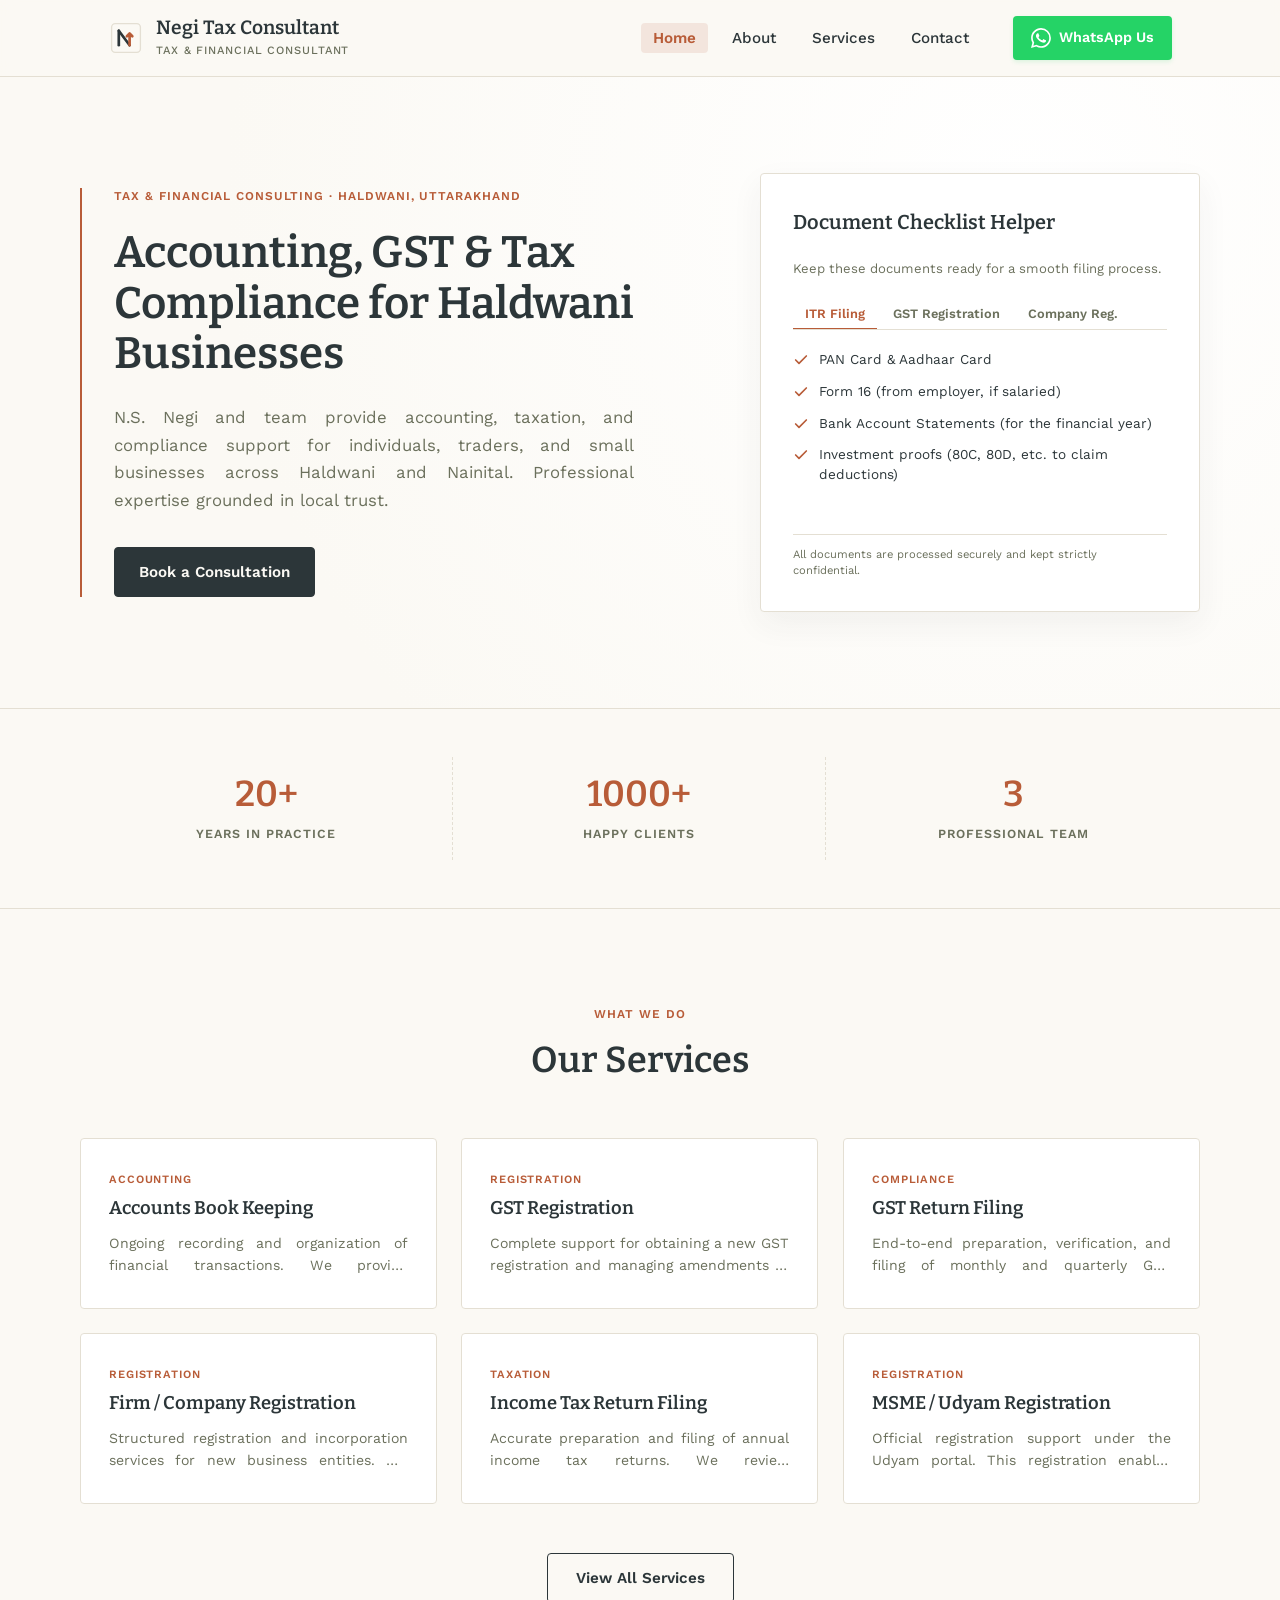
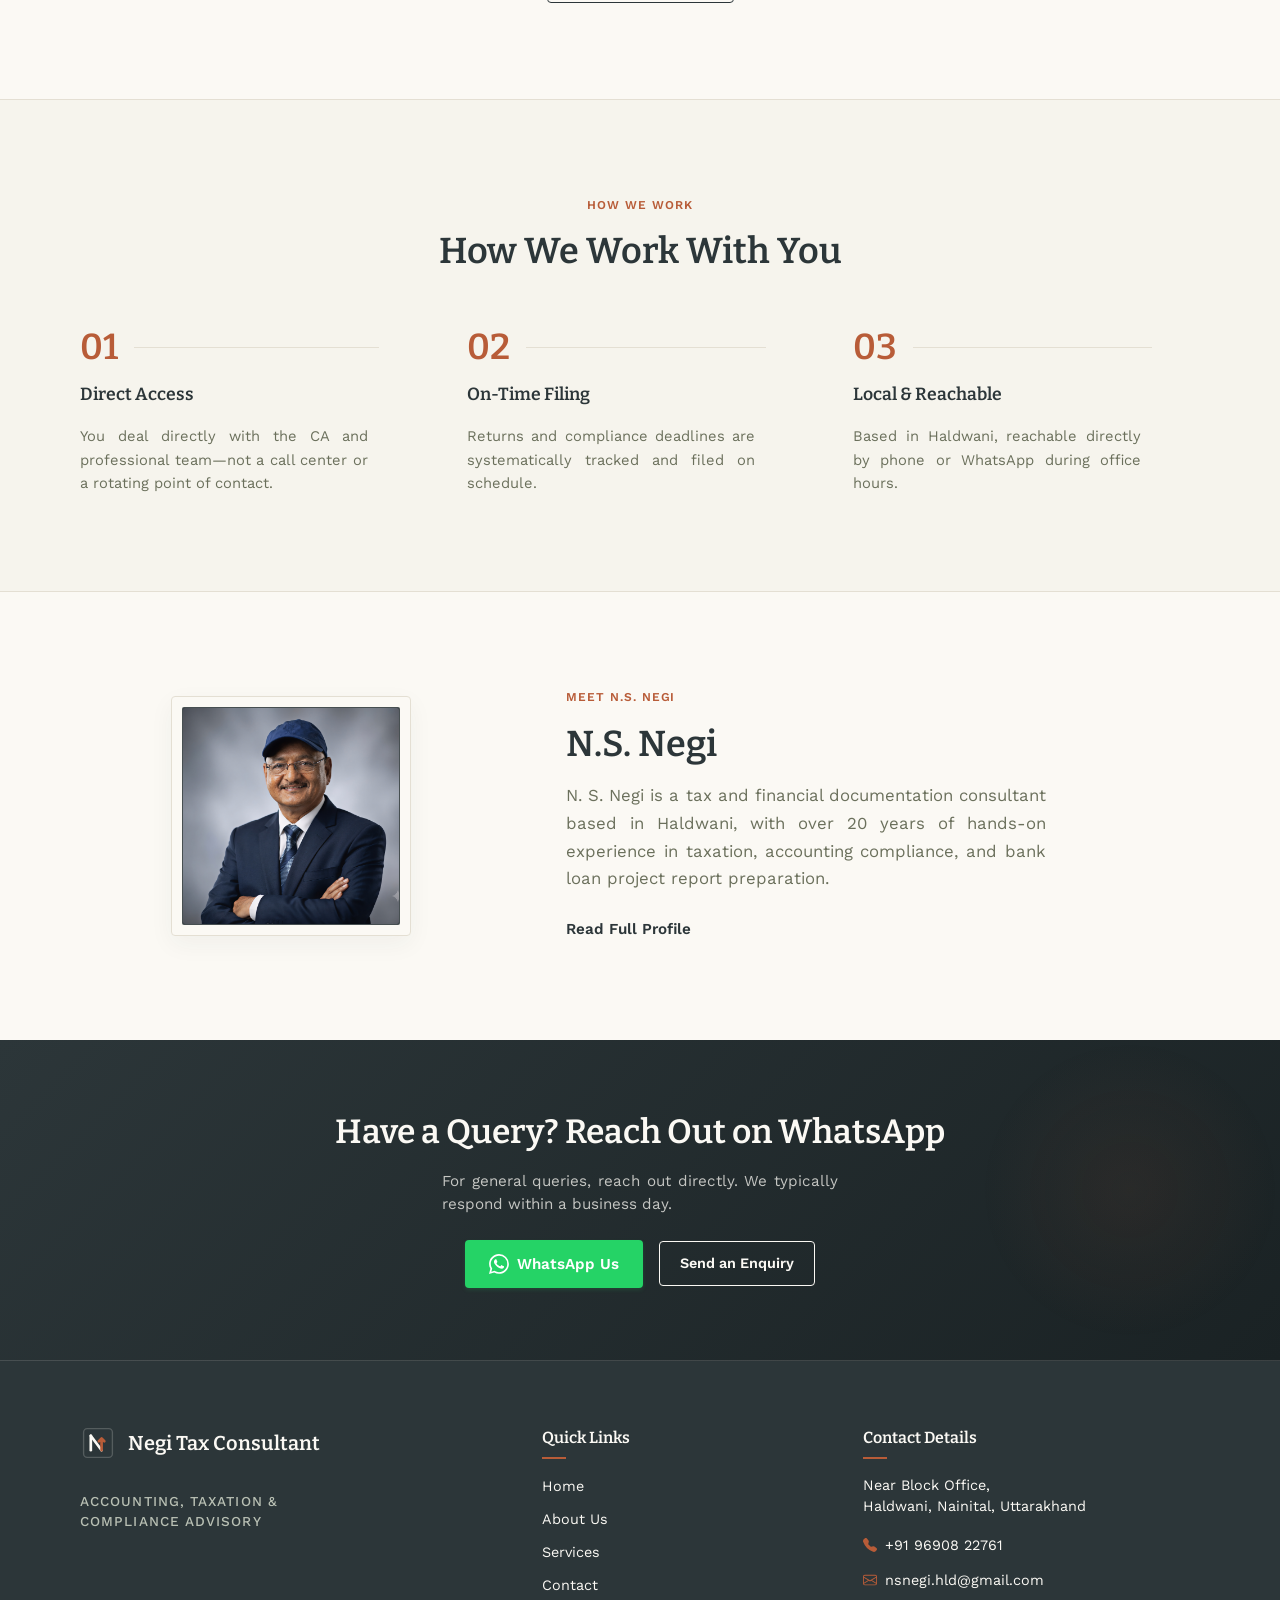
==== commit 07df3f46: "pivot: rebrand to Tax & Financial Documentation Consultant and remove CA/ICAI references" ====
--- a/index.html
+++ b/index.html
@@ -3,8 +3,8 @@
 <head>
   <meta charset="UTF-8">
   <meta name="viewport" content="width=device-width, initial-scale=1.0">
-  <title>Negi Tax Consultant | Chartered Accountant Haldwani</title>
-  <meta name="description" content="Professional Chartered Accountancy services in Haldwani. Specializing in GST registration, ITR filing, audit, and tax consultation.">
+  <title>Negi Tax Consultant | Tax &amp; Financial Consultant Haldwani</title>
+  <meta name="description" content="Professional tax and financial documentation services in Haldwani. Specializing in GST registration, ITR filing, and bank loan project reports.">
   <link rel="icon" type="image/png" href="assets/logo/logo.png">
   <link rel="stylesheet" href="css/style.css">
   <link rel="stylesheet" href="css/home.css">
@@ -24,7 +24,7 @@
           </svg>
           <div class="brand-text">
             <span class="brand-name">Negi Tax Consultant</span>
-            <span class="brand-tagline">Chartered Accountant</span>
+            <span class="brand-tagline">Tax &amp; Financial Consultant</span>
           </div>
         </a>
         <nav>
@@ -39,9 +39,9 @@
     <section class="hero">
       <div class="hero-inner">
         <div class="hero-content">
-          <span class="hero-eyebrow">Chartered Accountancy &middot; Haldwani, Uttarakhand</span>
+          <span class="hero-eyebrow">Tax &amp; Financial Consulting &middot; Haldwani, Uttarakhand</span>
           <h1 class="hero-title">Accounting, GST &amp; Tax Compliance for Haldwani Businesses</h1>
-          <p class="hero-lead">CA N.S. Negi and team provide accounting, taxation, and compliance support for individuals, traders, and small businesses across Haldwani and Nainital. Professional expertise grounded in local trust.</p>
+          <p class="hero-lead">N.S. Negi and team provide accounting, taxation, and compliance support for individuals, traders, and small businesses across Haldwani and Nainital. Professional expertise grounded in local trust.</p>
           <div class="hero-ctas">
             <a href="contact.html" class="btn-primary hero-cta">
               Book a Consultation
@@ -68,7 +68,7 @@
             </div>
             
             <div class="checklist-footer">
-              <span class="checklist-footer-note">All documents are processed securely in compliance with ICAI guidelines.</span>
+              <span class="checklist-footer-note">All documents are processed securely and kept strictly confidential.</span>
             </div>
           </div>
         </div>
@@ -86,9 +86,8 @@
             <span class="trust-caption">Years in Practice</span>
           </div>
           <div class="trust-item reveal-item">
-            <!-- PLACEHOLDER: Confirm FCA (Fellow) vs ACA (Associate) status before launch -->
-            <span class="trust-value" id="trust-member-val">FCA</span>
-            <span class="trust-caption">ICAI Fellow Member</span>
+            <span class="trust-value" id="trust-clients-val">1000+</span>
+            <span class="trust-caption">Happy Clients</span>
           </div>
           <div class="trust-item reveal-item">
             <span class="trust-value" id="trust-team-val">3</span>
@@ -178,15 +177,15 @@
         <div class="about-preview-visual reveal reveal-left">
           <div class="avatar-placeholder" aria-label="N.S. Negi Avatar">
             <div class="avatar-inner-frame">
-              <img src="assets/Images/character.jpg" alt="CA N.S. Negi" class="about-preview-photo">
+              <img src="assets/Images/character.jpg" alt="N.S. Negi" class="about-preview-photo">
             </div>
           </div>
         </div>
         <!-- Content Column -->
         <div class="about-preview-content reveal reveal-right">
-          <span class="about-eyebrow">Meet Your CA</span>
+          <span class="about-eyebrow">Meet N.S. Negi</span>
           <h2 class="about-name" id="about-preview-name">N. S. Negi</h2>
-          <p class="about-bio" id="about-preview-bio">N. S. Negi is a Fellow Chartered Accountant (FCA) based in Haldwani, with extensive experience in accounting, taxation, and compliance. He provides dedicated financial guidance and compliance support for individuals and small businesses across Uttarakhand.</p>
+          <p class="about-bio" id="about-preview-bio">N. S. Negi is a tax and financial documentation consultant based in Haldwani, with over 20 years of hands-on experience in taxation, accounting compliance, and bank loan project report preparation.</p>
           <a href="about.html" class="about-cta-link">Read Full Profile</a>
         </div>
       </div>
@@ -244,9 +243,6 @@
         </div>
         <hr class="footer-divider">
         <div class="footer-bottom">
-          <div class="footer-disclaimer">
-            <p><strong>ICAI Compliance Disclaimer:</strong> In compliance with the guidelines of the Institute of Chartered Accountants of India (ICAI), this website is for informational purposes only. It is not intended to solicit clients or advertise our services. The contents of this website do not constitute professional advice or opinion.</p>
-          </div>
           <div class="footer-copyright">
             <p>&copy; <span class="dynamic-year">2026</span> Negi Tax Consultant. All rights reserved.</p>
           </div>
--- a/css/style.css
+++ b/css/style.css
@@ -891,6 +891,8 @@
   }
 }
 
+
+
 /* ==========================================================================
    Floating WhatsApp Bubble
    ========================================================================== */
@@ -1148,6 +1150,8 @@
   }
 }
 
+
+
 /* ==========================================================================
    Print Stylesheet
    ========================================================================== */
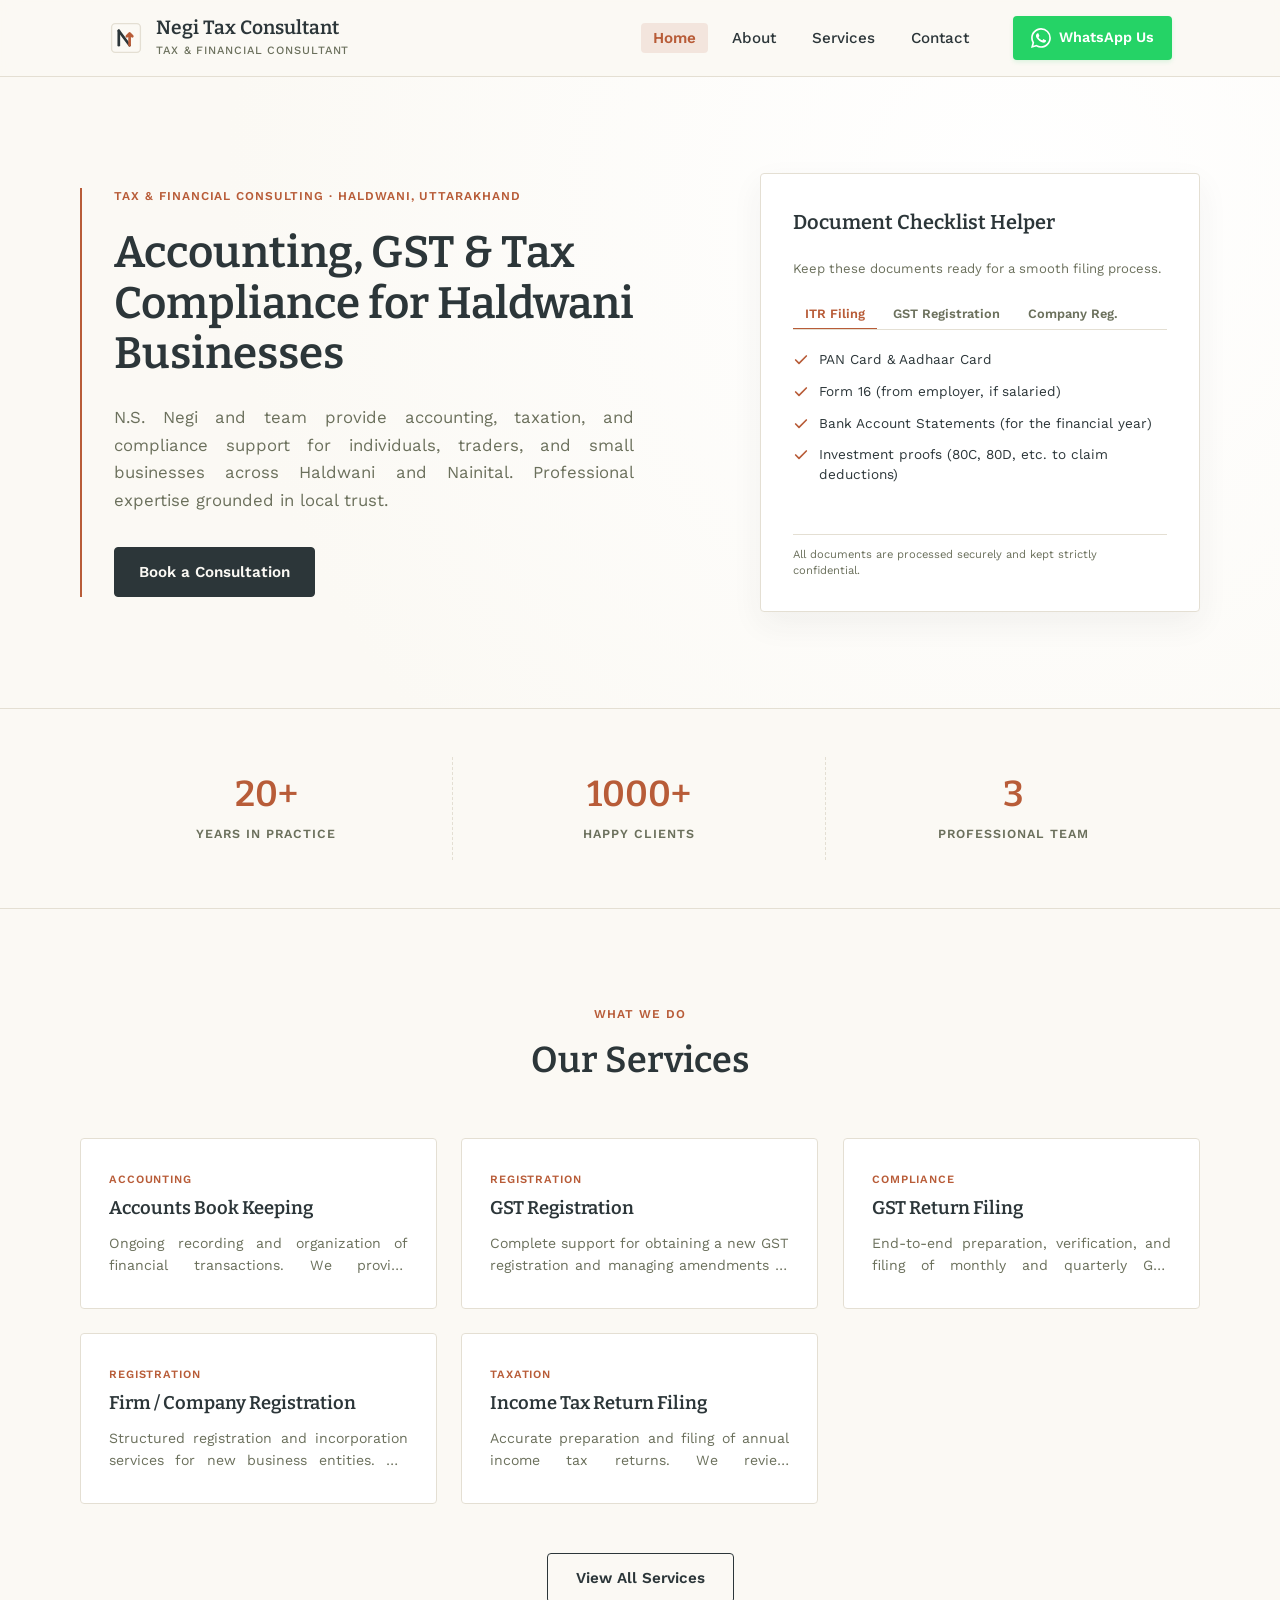
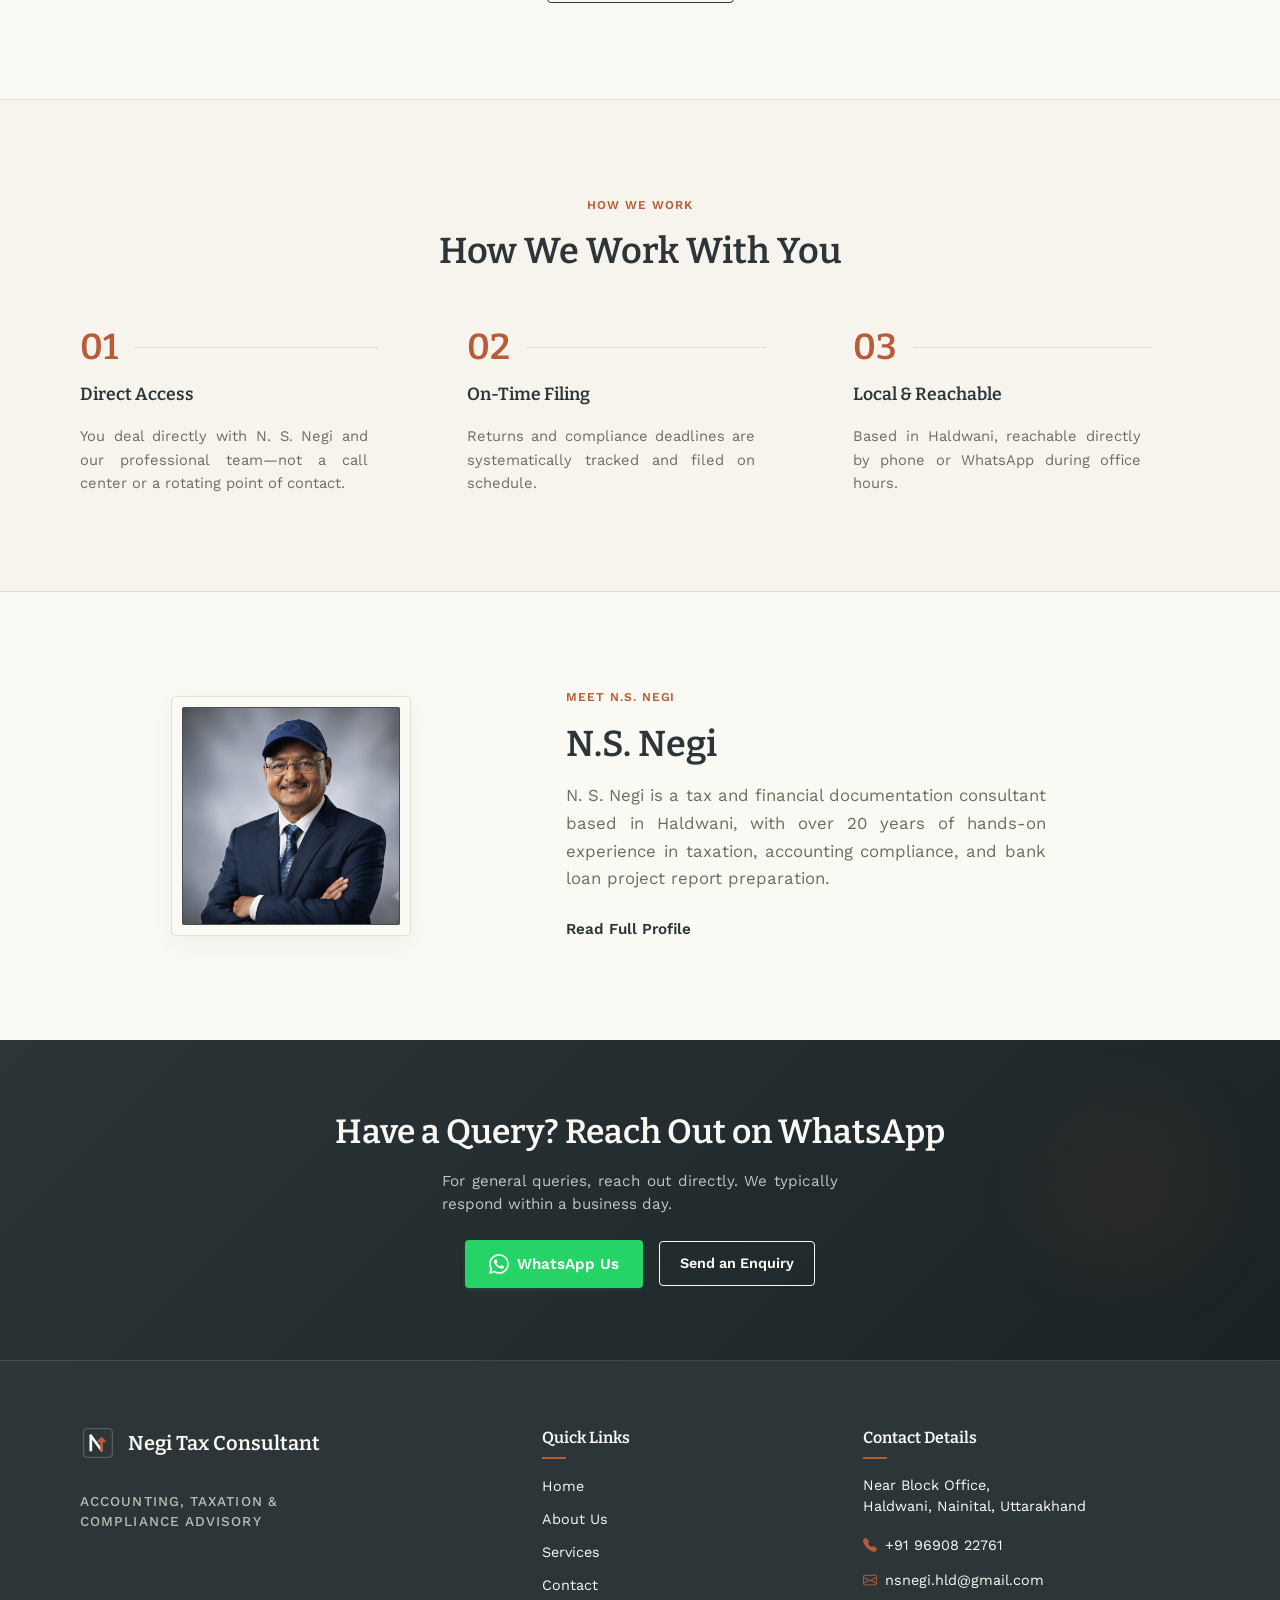
==== commit 84f1c782: "copy: update Direct Access to reference N. S. Negi directly" ====
--- a/index.html
+++ b/index.html
@@ -154,7 +154,7 @@
           <div class="why-item reveal-item">
             <span class="why-number">01</span>
             <h3 class="why-item-title">Direct Access</h3>
-            <p class="why-item-desc">You deal directly with the CA and professional team—not a call center or a rotating point of contact.</p>
+            <p class="why-item-desc">You deal directly with N. S. Negi and our professional team—not a call center or a rotating point of contact.</p>
           </div>
           <div class="why-item reveal-item">
             <span class="why-number">02</span>
